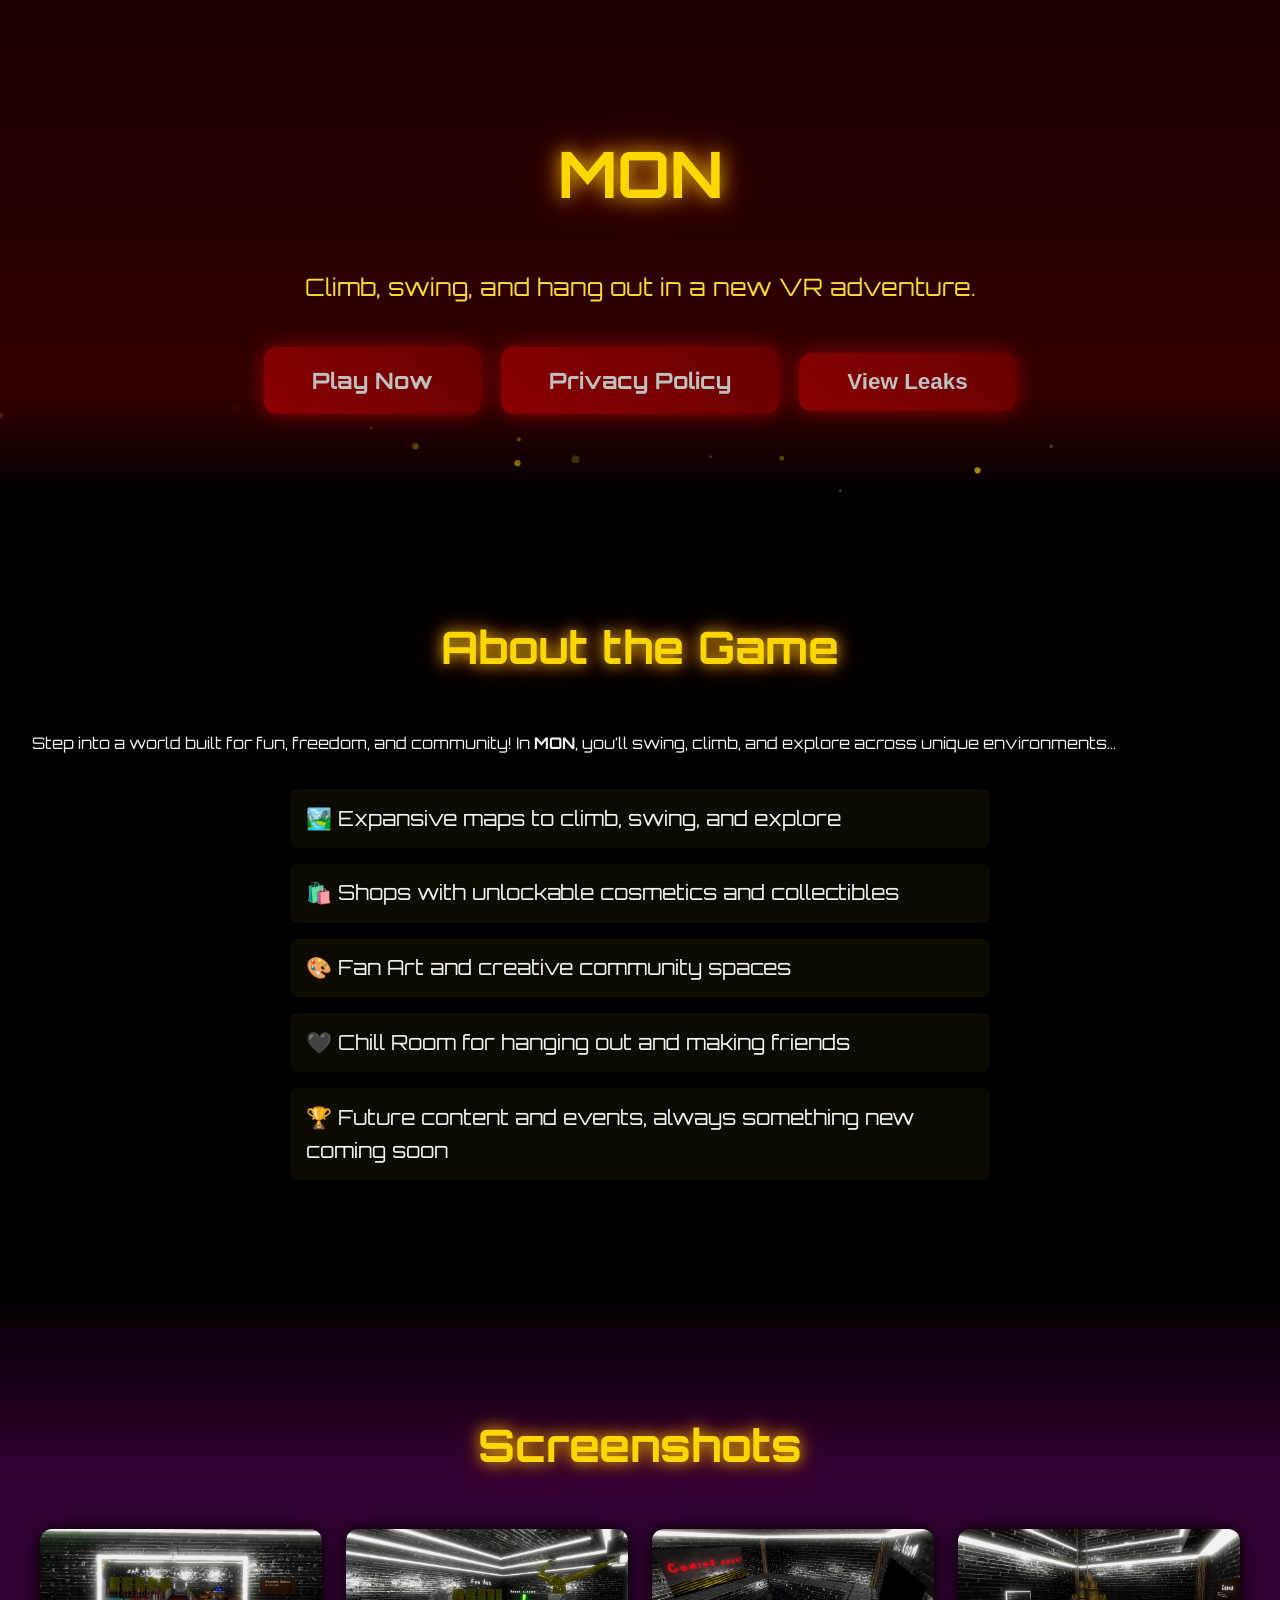
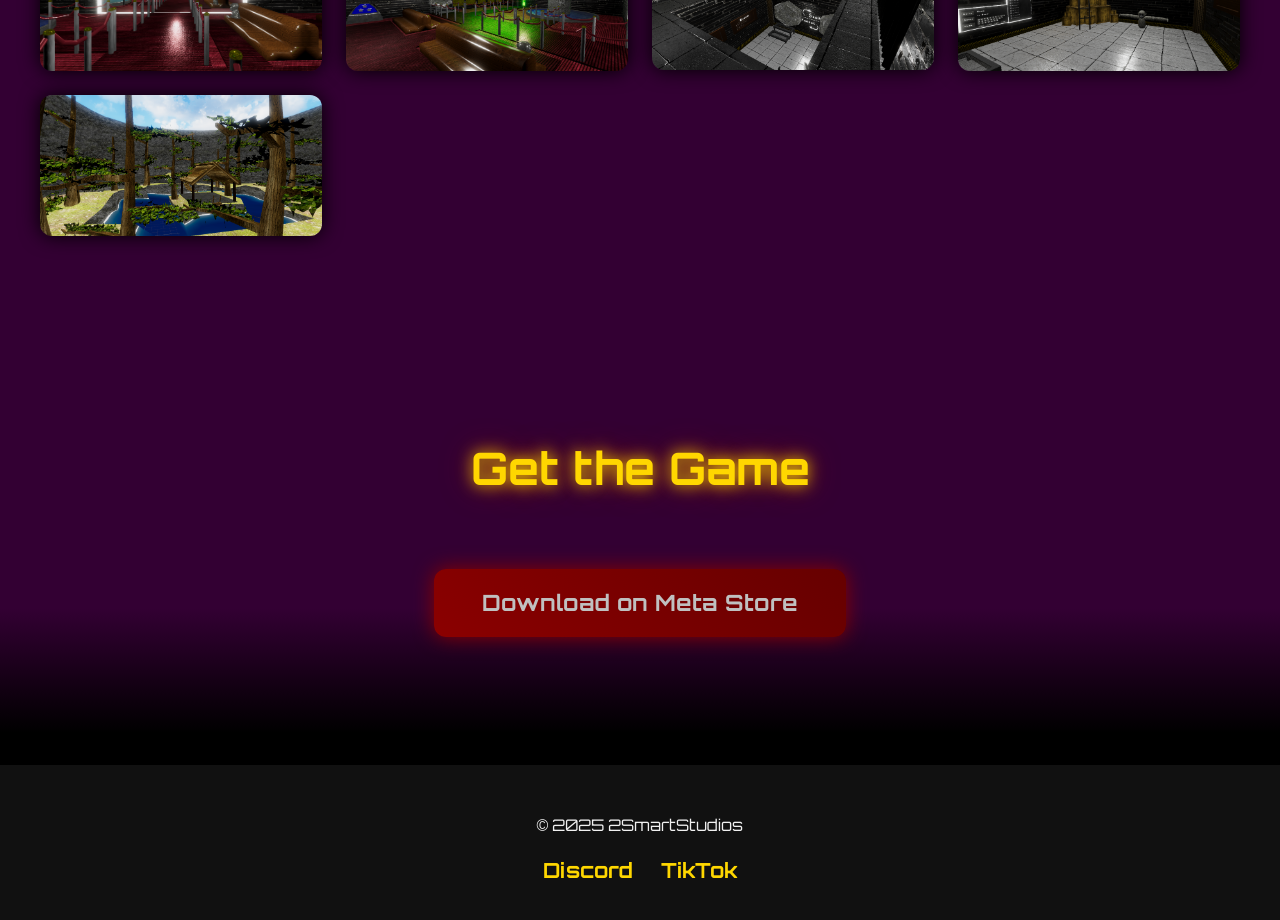
==== index.html @ 561b9740 "Update index.html" ====
<!DOCTYPE html>
<html lang="en">
<head>
  <meta charset="UTF-8" />
  <meta name="viewport" content="width=device-width, initial-scale=1" />
  <title>MON</title>
  <link href="https://fonts.googleapis.com/css2?family=Orbitron:wght@500;700&display=swap" rel="stylesheet">
  <style>
    body {
      margin: 0;
      font-family: 'Orbitron', Arial, sans-serif;
      color: #f1f1f1;
      line-height: 1.6;
      overflow-x: hidden;
      background-color: #000;
    }

    /* Header */
    header {
      text-align: center;
      padding: 5rem 2rem;
      position: relative;
      z-index: 2;
      background: linear-gradient(to bottom, #1a0000 0%, #330000 80%, rgba(26, 0, 0, 0) 100%);
    }

    header h1 {
      font-size: 4rem;
      color: gold;
      text-shadow: 0 0 20px gold, 0 0 40px darkred;
      animation: pulseGlow 2s infinite alternate;
    }

    header p {
      font-size: 1.5rem;
      margin: 1.5rem 0;
      color: #fdd835;
    }

    .cta-btn, .tab-btn {
      display: inline-block;
      margin: 1rem 0.5rem 0;
      padding: 1rem 3rem;
      background: linear-gradient(45deg, darkred, #660000);
      color: silver;
      font-weight: bold;
      text-decoration: none;
      border-radius: 12px;
      font-size: 1.4rem;
      box-shadow: 0 0 20px darkred;
      transition: all 0.3s ease;
      cursor: pointer;
      border: none;
    }

    .cta-btn:hover, .tab-btn:hover {
      background: gold;
      color: black;
      box-shadow: 0 0 30px gold, 0 0 60px #ffcc00;
      transform: scale(1.1);
    }

    section {
      padding: 5rem 2rem;
      position: relative;
      z-index: 2;
      scroll-margin-top: 80px;
    }

    #about { background-color: #000; }
    #gallery { background: linear-gradient(to bottom, rgba(51,0,51,0) 0%, #330033 30%, #330033 100%); }
    #download { background: linear-gradient(to bottom, #330033 0%, #330033 70%, #000 100%); text-align: center; }

    h2 {
      color: gold;
      text-align: center;
      margin-bottom: 3rem;
      font-size: 2.8rem;
      text-shadow: 0 0 15px gold, 0 0 30px darkred;
      animation: pulseGlow 2.5s infinite alternate;
    }

    ul {
      list-style: none;
      padding: 0;
      max-width: 700px;
      margin: 2rem auto;
    }

    ul li {
      margin: 1rem 0;
      font-size: 1.3rem;
      background: rgba(255, 215, 0, 0.05);
      padding: 0.8rem 1rem;
      border-radius: 8px;
      transition: 0.3s;
    }

    ul li:hover {
      background: rgba(255, 215, 0, 0.15);
      transform: translateX(5px);
    }

    .gallery {
      display: grid;
      grid-template-columns: repeat(auto-fit, minmax(250px, 1fr));
      gap: 1.5rem;
      max-width: 1200px;
      margin: 0 auto;
    }

    .gallery img {
      width: 100%;
      border-radius: 12px;
      box-shadow: 0 0 20px #000;
      transition: transform 0.3s, box-shadow 0.3s;
      cursor: pointer;
    }

    .gallery img:hover {
      transform: scale(1.08) rotate(1deg);
      box-shadow: 0 0 30px gold;
    }

    footer {
      text-align: center;
      padding: 2rem;
      background: #111;
      margin-top: 2rem;
      position: relative;
      z-index: 2;
    }

    .social-links a {
      margin: 0 12px;
      color: gold;
      text-decoration: none;
      font-weight: bold;
      font-size: 1.3rem;
      transition: 0.3s;
    }

    .social-links a:hover {
      color: silver;
      text-shadow: 0 0 12px silver;
    }

    @keyframes pulseGlow {
      0% { text-shadow: 0 0 10px gold, 0 0 20px darkred; }
      100% { text-shadow: 0 0 25px gold, 0 0 50px darkred; }
    }

    #particles {
      position: fixed;
      top: 0; left: 0;
      width: 100%; height: 100%;
      z-index: 1;
      pointer-events: none;
    }

    html { scroll-behavior: smooth; }

    /* Side panel for leaks */
    #leaksPanel {
      height: 100%;
      width: 0;
      position: fixed;
      top: 0;
      right: 0;
      background-color: #111;
      overflow-x: hidden;
      transition: 0.5s;
      padding-top: 60px;
      z-index: 20;
      color: #f1f1f1;
    }

    #leaksPanel h2 {
      text-align: center;
      color: gold;
      font-size: 2rem;
      text-shadow: 0 0 12px gold, 0 0 24px darkred;
      margin-bottom: 2rem;
    }

    #leaksPanel .leaksContent {
      display: grid;
      grid-template-columns: repeat(auto-fit, minmax(180px, 1fr));
      gap: 1rem;
      padding: 0 1.5rem;
    }

    #leaksPanel img, #leaksPanel video {
      width: 100%;
      border-radius: 12px;
      box-shadow: 0 0 20px gold;
    }

    #closeLeaks {
      position: absolute;
      top: 20px;
      right: 25px;
      font-size: 3rem;
      cursor: pointer;
      color: gold;
      transition: 0.3s;
    }

    #closeLeaks:hover { color: silver; text-shadow: 0 0 12px silver; }

    @media(max-width:600px) {
      #leaksPanel { width: 100% !important; }
      header h1 { font-size: 3rem; }
      header p { font-size: 1.2rem; }
    }
  </style>
</head>
<body>
  <canvas id="particles"></canvas>

  <header>
    <h1>MON</h1>
    <p>Climb, swing, and hang out in a new VR adventure.</p>
    <a href="#download" class="cta-btn">Play Now</a>
    <a href="https://2smart-dev-debug.github.io/MON-Website/privacypolicy" class="tab-btn" target="_blank" rel="noopener noreferrer">Privacy Policy</a>
    <button class="tab-btn" id="leaksBtn">View Leaks</button>
  </header>

  <!-- Side panel for leaks -->
  <div id="leaksPanel">
    <span id="closeLeaks">&times;</span>
    <h2>Leaks</h2>
    <div class="leaksContent" id="leaksContent"></div>
  </div>

  <section id="about">
    <h2>About the Game</h2>
    <p>Step into a world built for fun, freedom, and community! In <strong>MON</strong>, you’ll swing, climb, and explore across unique environments...</p>
    <ul>
      <li>🏞️ Expansive maps to climb, swing, and explore</li>
      <li>🛍️ Shops with unlockable cosmetics and collectibles</li>
      <li>🎨 Fan Art and creative community spaces</li>
      <li>🖤 Chill Room for hanging out and making friends</li>
      <li>🏆 Future content and events, always something new coming soon</li>
    </ul>
  </section>

  <section id="gallery">
    <h2>Screenshots</h2>
    <div class="gallery" id="screenshot-gallery"></div>
  </section>

  <section id="download">
    <h2>Get the Game</h2>
    <p><a href="YOUR_META_STORE_LINK" class="cta-btn">Download on Meta Store</a></p>
  </section>

  <footer>
    <p>© 2025 2SmartStudios</p>
    <div class="social-links">
      <a href="https://discord.gg/UHVYPmMNzD">Discord</a>
      <a href="https://www.tiktok.com/@2.smart_fr">TikTok</a>
    </div>
  </footer>

  <script>
    // Load screenshots dynamically
    const gallery = document.getElementById("screenshot-gallery");
    const totalScreenshots = 10;
    for (let i = 1; i <= totalScreenshots; i++) {
      const img = document.createElement("img");
      img.src = `screenshot${i}.png`;
      img.alt = `Screenshot ${i}`;
      img.onerror = () => img.remove();
      gallery.appendChild(img);
    }

    // Particle animation
    const canvas = document.getElementById("particles");
    const ctx = canvas.getContext("2d");
    canvas.width = window.innerWidth;
    canvas.height = window.innerHeight;

    const particles = [];
    for (let i = 0; i < 150; i++) {
      particles.push({
        x: Math.random() * canvas.width,
        y: Math.random() * canvas.height,
        size: Math.random() * 3 + 1,
        speed: Math.random() * 1.2 + 0.3,
        opacity: Math.random() * 0.8 + 0.2,
        fade: Math.random() * 0.015 + 0.005,
      });
    }

    function animateParticles() {
      ctx.clearRect(0, 0, canvas.width, canvas.height);
      for (let p of particles) {
        ctx.beginPath();
        ctx.arc(p.x, p.y, p.size, 0, Math.PI * 2);
        ctx.fillStyle = `rgba(255, 215, 0, ${p.opacity})`;
        ctx.fill();

        p.y += p.speed;
        if (p.y > canvas.height) p.y = 0;

        p.opacity += p.fade * (Math.random() > 0.5 ? 1 : -1);
        p.opacity = Math.max(0.2, Math.min(1, p.opacity));
      }
      requestAnimationFrame(animateParticles);
    }
    animateParticles();

    window.addEventListener("resize", () => {
      canvas.width = window.innerWidth;
      canvas.height = window.innerHeight;
    });

    // Leaks side panel
    const leaksBtn = document.getElementById('leaksBtn');
    const leaksPanel = document.getElementById('leaksPanel');
    const closeLeaks = document.getElementById('closeLeaks');
    const leaksContent = document.getElementById('leaksContent');

    // Example leaks array (replace with your own)
    let leaks = [
      // { type: 'image', src: 'leak1.png' },
      // { type: 'image', src: 'leak2.png' },
      // { type: 'video', src: 'leak1.mp4' },
      // { type: 'image', src: 'leak3.png' }
    ];

    function updateLeaks() {
      leaksContent.innerHTML = '';

      if (leaks.length === 0) {
        const message = document.createElement('p');
        message.textContent = 'We are still working!';
        message.style.textAlign = 'center';
        message.style.fontSize = '1.5rem';
        message.style.color = 'gold';
        message.style.marginTop = '2rem';
        leaksContent.appendChild(message);
      } else {
        leaks.forEach(item => {
          let el;
          if(item.type === 'image'){
            el = document.createElement('img');
            el.src = item.src;
          } else if(item.type === 'video'){
            el = document.createElement('video');
            el.src = item.src;
            el.controls = true;
          }
          leaksContent.appendChild(el);
        });
      }
    }

    // Initial render
    updateLeaks();

    leaksBtn.addEventListener('click', () => leaksPanel.style.width = window.innerWidth <= 600 ? '100%' : '400px');
    closeLeaks.addEventListener('click', () => leaksPanel.style.width = '0');

    // Example: dynamically add a leak after 5 seconds
    // setTimeout(() => {
    //   leaks.push({ type: 'image', src: 'leak1.png' });
    //   updateLeaks();
    // }, 5000);
  </script>
</body>
</html>
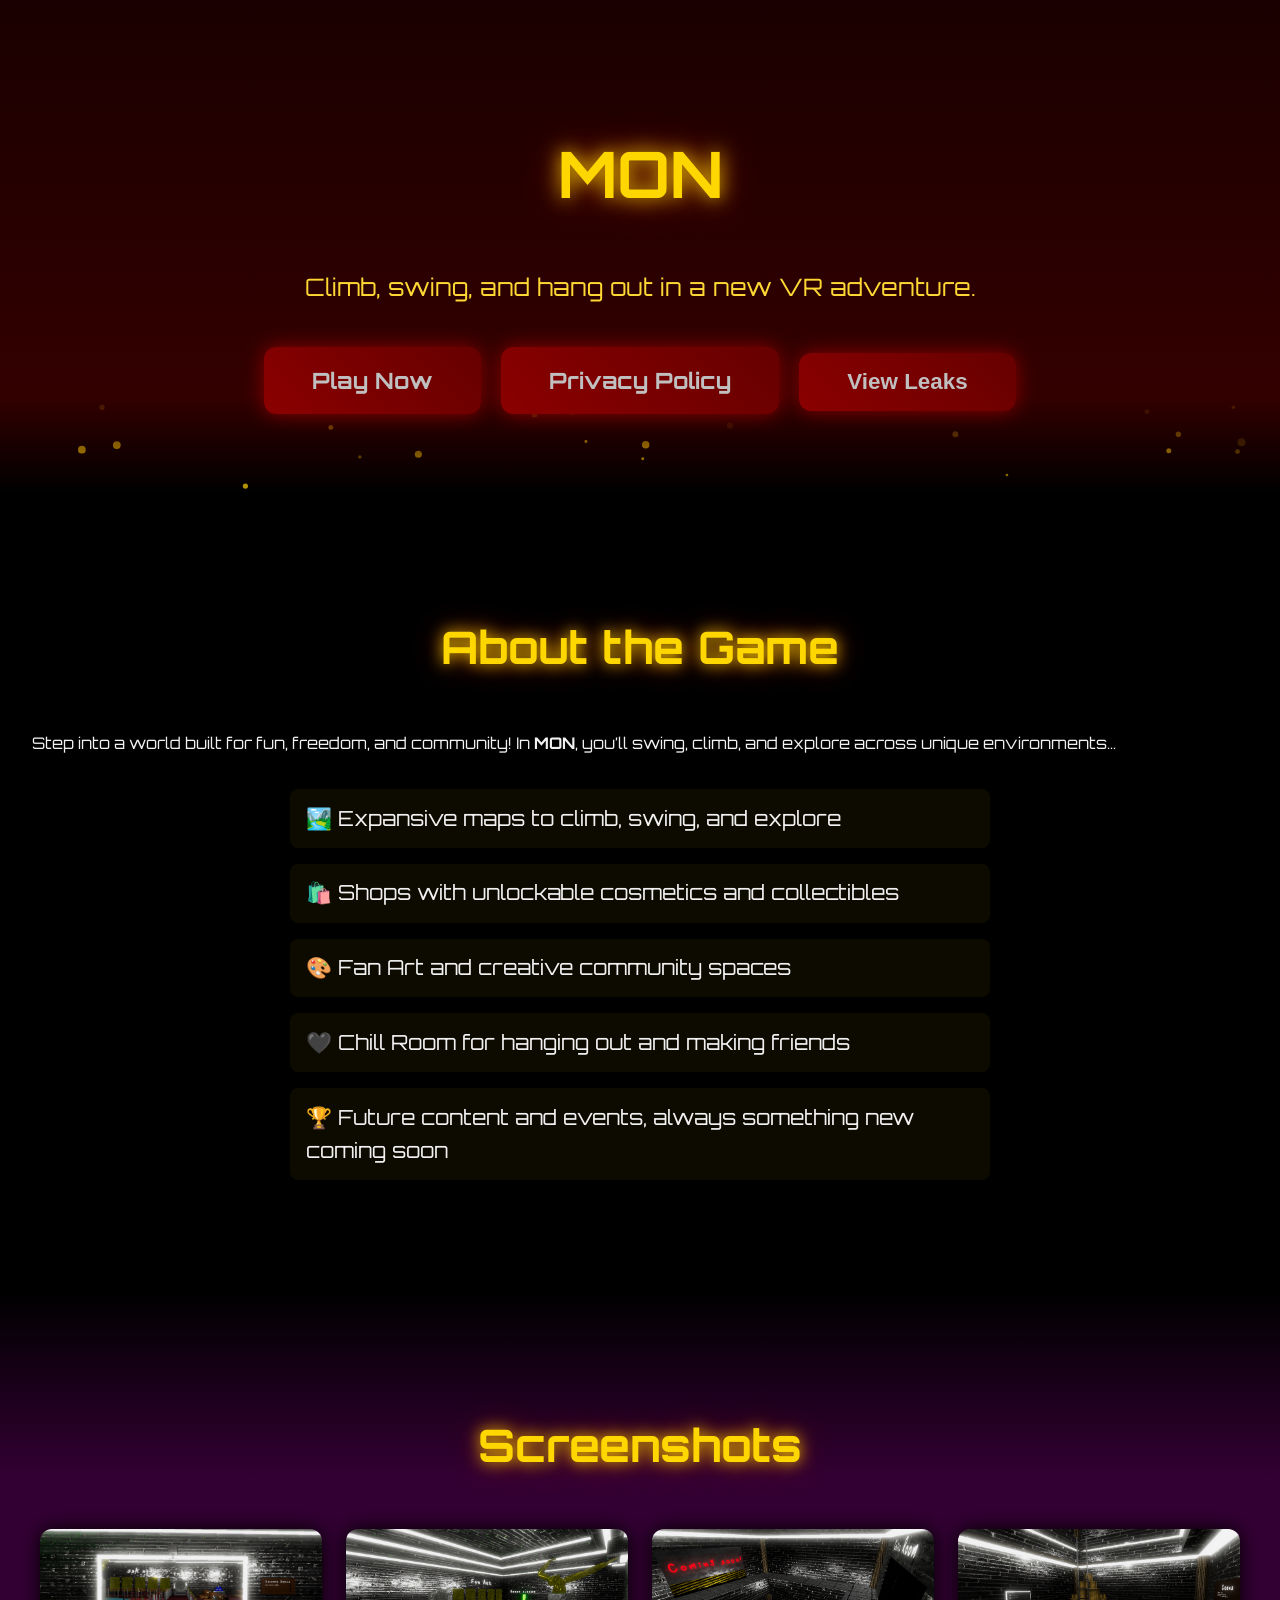
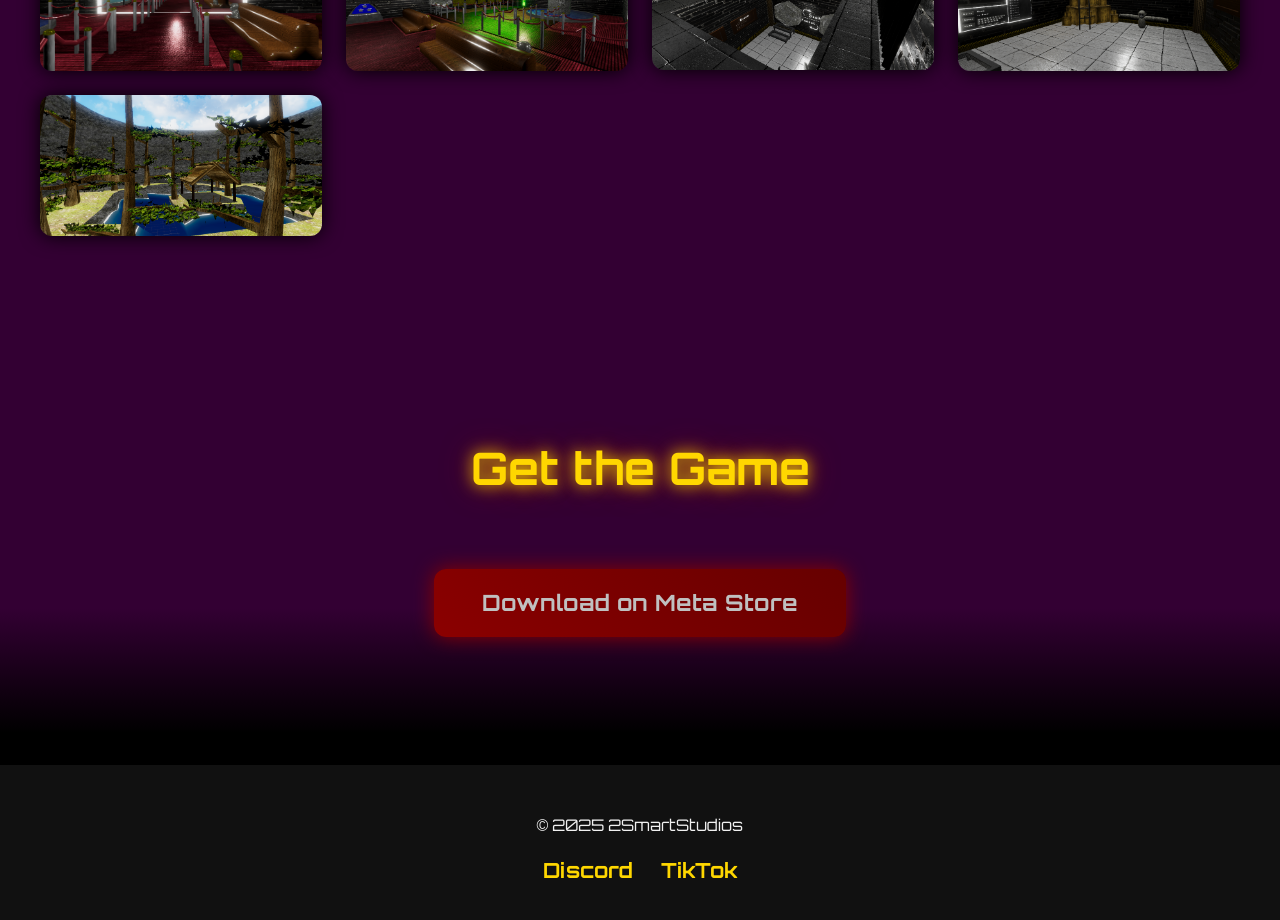
==== commit c46a76c1: "Update index.html" ====
--- a/index.html
+++ b/index.html
@@ -169,10 +169,24 @@
       right: 0;
       background-color: #111;
       overflow-x: hidden;
-      transition: 0.5s;
+      transition: transform 0.5s ease, width 0.5s ease;
+      transform: translateX(100%);
       padding-top: 60px;
       z-index: 20;
       color: #f1f1f1;
+    }
+
+    #leaksPanel.open {
+      width: 400px;
+      transform: translateX(0);
+    }
+
+    @media(max-width:600px) {
+      #leaksPanel.open {
+        width: 100%;
+      }
+      header h1 { font-size: 3rem; }
+      header p { font-size: 1.2rem; }
     }
 
     #leaksPanel h2 {
@@ -208,10 +222,14 @@
 
     #closeLeaks:hover { color: silver; text-shadow: 0 0 12px silver; }
 
-    @media(max-width:600px) {
-      #leaksPanel { width: 100% !important; }
-      header h1 { font-size: 3rem; }
-      header p { font-size: 1.2rem; }
+    /* Overlay */
+    #overlay {
+      position: fixed;
+      top: 0; left: 0;
+      width: 100%; height: 100%;
+      background: rgba(0, 0, 0, 0.6);
+      z-index: 15;
+      display: none;
     }
   </style>
 </head>
@@ -232,6 +250,9 @@
     <h2>Leaks</h2>
     <div class="leaksContent" id="leaksContent"></div>
   </div>
+
+  <!-- Overlay -->
+  <div id="overlay"></div>
 
   <section id="about">
     <h2>About the Game</h2>
@@ -321,18 +342,12 @@
     const leaksPanel = document.getElementById('leaksPanel');
     const closeLeaks = document.getElementById('closeLeaks');
     const leaksContent = document.getElementById('leaksContent');
-
-    // Example leaks array (replace with your own)
-    let leaks = [
-      // { type: 'image', src: 'leak1.png' },
-      // { type: 'image', src: 'leak2.png' },
-      // { type: 'video', src: 'leak1.mp4' },
-      // { type: 'image', src: 'leak3.png' }
-    ];
+    const overlay = document.getElementById('overlay');
+
+    let leaks = []; // Add your leaks here
 
     function updateLeaks() {
       leaksContent.innerHTML = '';
-
       if (leaks.length === 0) {
         const message = document.createElement('p');
         message.textContent = 'We are still working!';
@@ -357,17 +372,20 @@
       }
     }
 
-    // Initial render
     updateLeaks();
 
-    leaksBtn.addEventListener('click', () => leaksPanel.style.width = window.innerWidth <= 600 ? '100%' : '400px');
-    closeLeaks.addEventListener('click', () => leaksPanel.style.width = '0');
-
-    // Example: dynamically add a leak after 5 seconds
-    // setTimeout(() => {
-    //   leaks.push({ type: 'image', src: 'leak1.png' });
-    //   updateLeaks();
-    // }, 5000);
+    leaksBtn.addEventListener('click', () => {
+      leaksPanel.classList.add('open');
+      overlay.style.display = 'block';
+    });
+
+    function closeLeaksPanel() {
+      leaksPanel.classList.remove('open');
+      overlay.style.display = 'none';
+    }
+
+    closeLeaks.addEventListener('click', closeLeaksPanel);
+    overlay.addEventListener('click', closeLeaksPanel);
   </script>
 </body>
 </html>
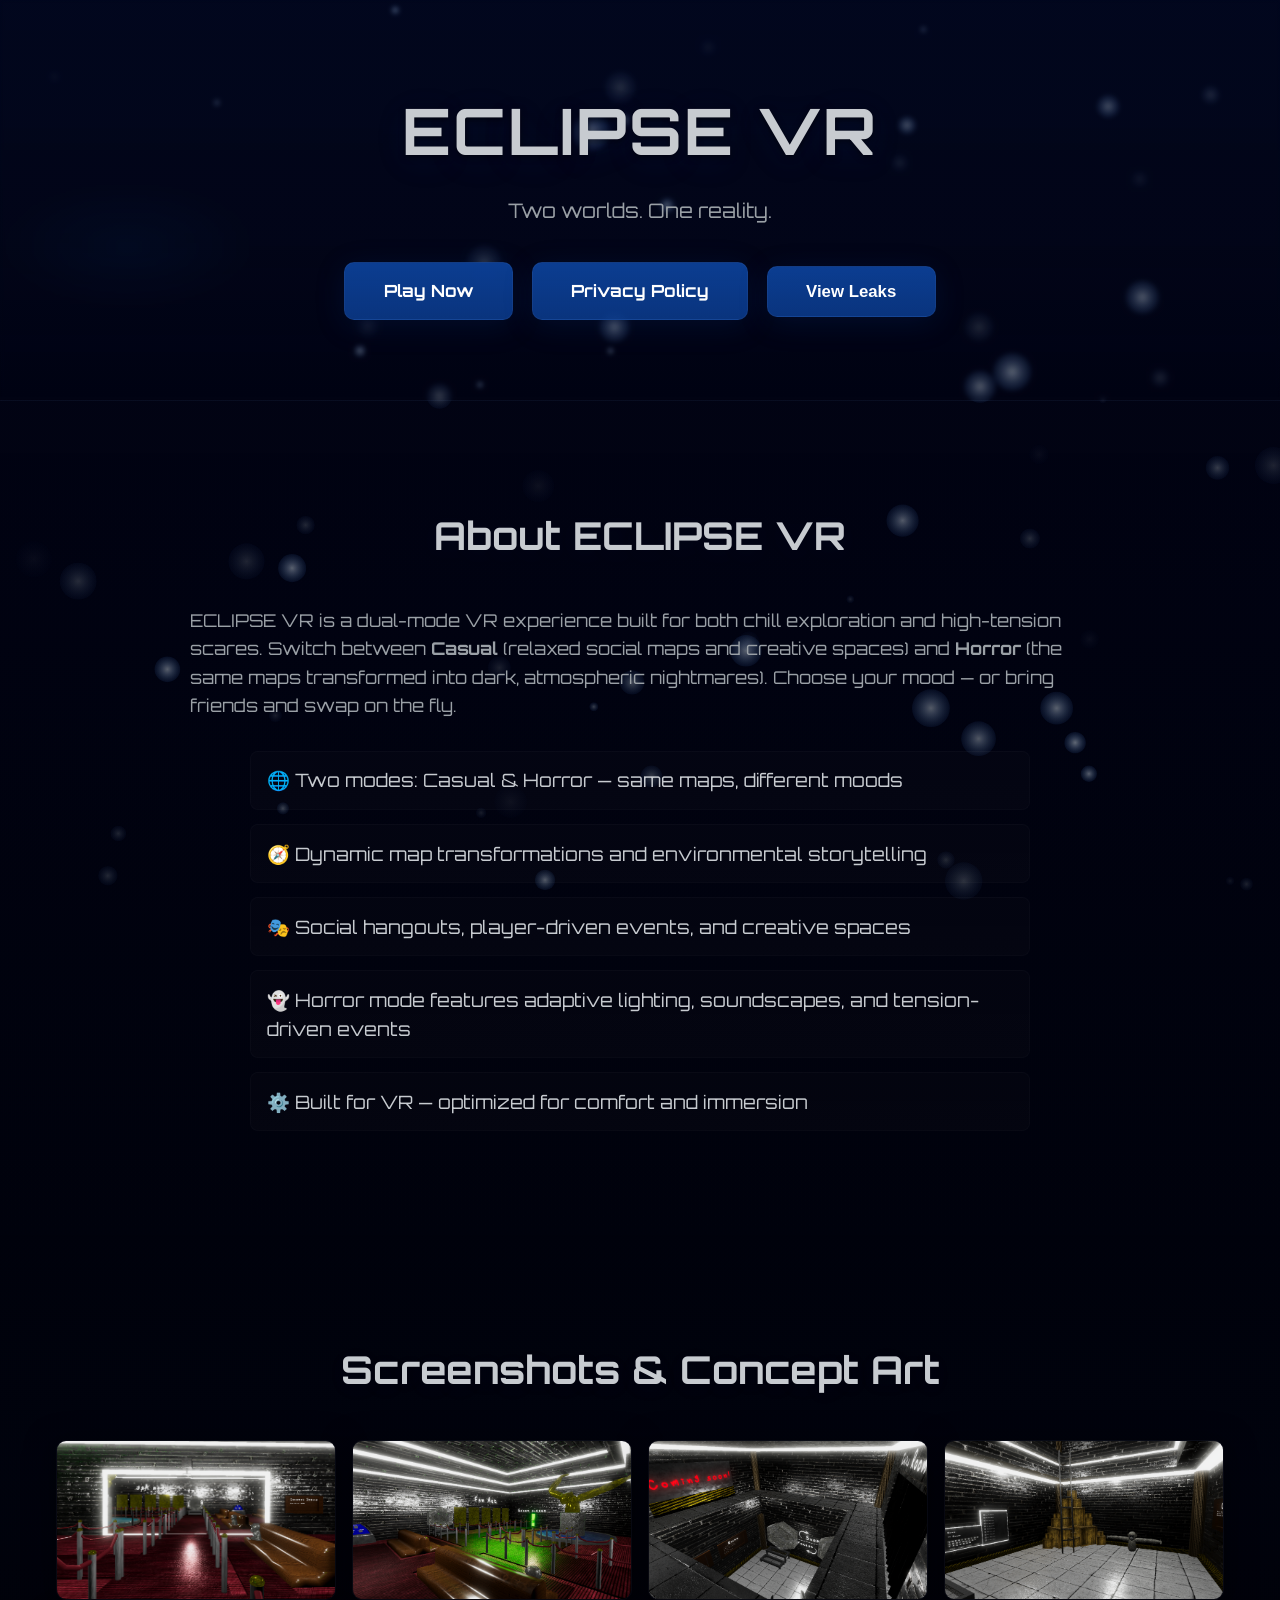
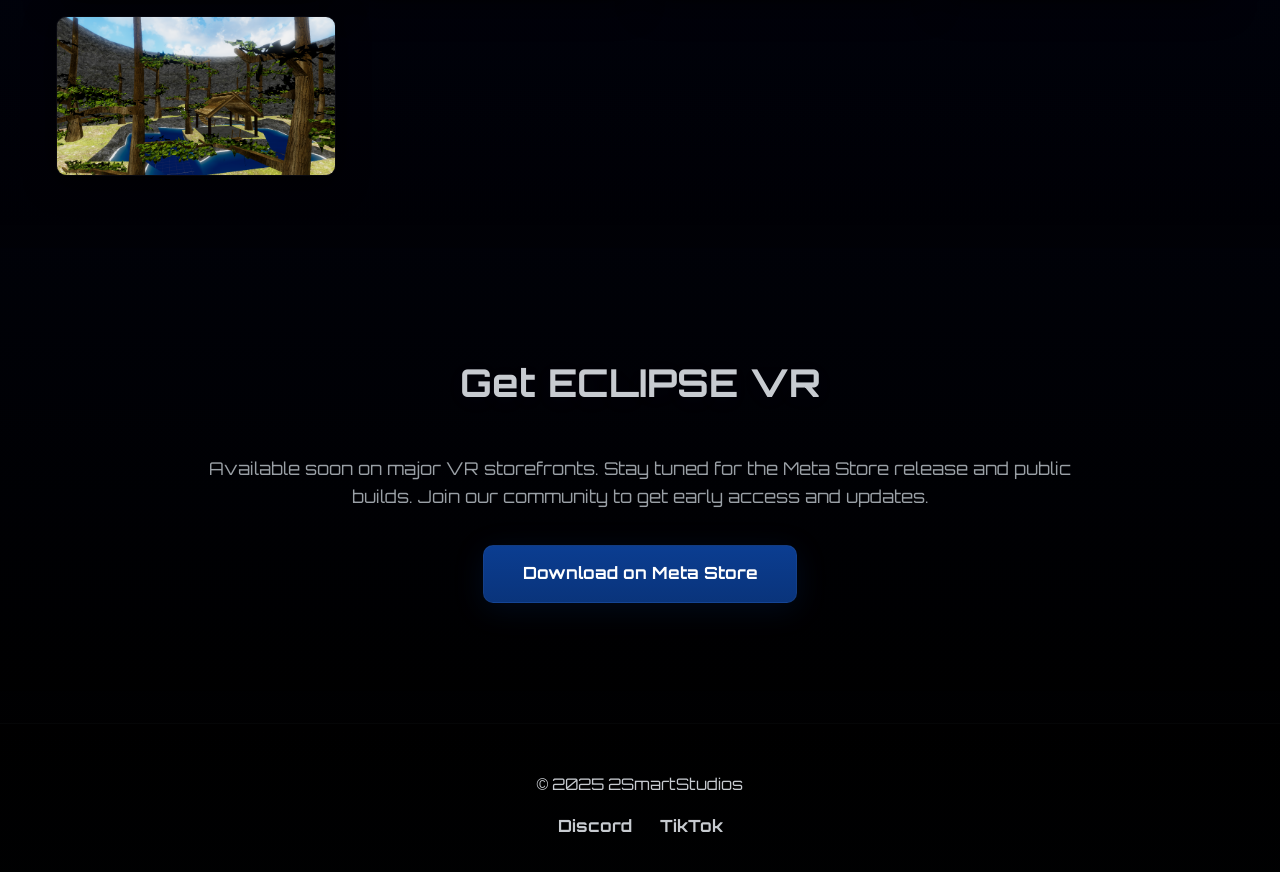
==== commit 4ef1da92: "Update for ECLIPSE VR" ====
--- a/index.html
+++ b/index.html
@@ -3,16 +3,31 @@
 <head>
   <meta charset="UTF-8" />
   <meta name="viewport" content="width=device-width, initial-scale=1" />
-  <title>MON</title>
+  <title>ECLIPSE VR</title>
   <link href="https://fonts.googleapis.com/css2?family=Orbitron:wght@500;700&display=swap" rel="stylesheet">
   <style>
+    :root{
+      --deep-blue: #071733;
+      --mid-blue: #0b3d91;
+      --accent-silver: #c7cbd0;
+      --muted-silver: #9aa0a6;
+      --bg: #020417;
+      --glass: rgba(255,255,255,0.03);
+    }
+
+    html { scroll-behavior: smooth; }
+
+    * { box-sizing: border-box; }
+
     body {
       margin: 0;
       font-family: 'Orbitron', Arial, sans-serif;
-      color: #f1f1f1;
+      color: var(--accent-silver);
       line-height: 1.6;
       overflow-x: hidden;
-      background-color: #000;
+      background: radial-gradient(1200px 600px at 10% 10%, rgba(11,61,145,0.08), transparent 10%),
+                  linear-gradient(180deg, var(--bg) 0%, #000 100%);
+      min-height: 100vh;
     }
 
     /* Header */
@@ -21,135 +36,146 @@
       padding: 5rem 2rem;
       position: relative;
       z-index: 2;
-      background: linear-gradient(to bottom, #1a0000 0%, #330000 80%, rgba(26, 0, 0, 0) 100%);
+      background: linear-gradient(180deg, rgba(11,61,145,0.06) 0%, rgba(7,23,51,0.12) 60%, transparent 100%);
+      border-bottom: 1px solid rgba(255,255,255,0.03);
+      backdrop-filter: blur(2px);
     }
 
     header h1 {
       font-size: 4rem;
-      color: gold;
-      text-shadow: 0 0 20px gold, 0 0 40px darkred;
-      animation: pulseGlow 2s infinite alternate;
-    }
-
-    header p {
-      font-size: 1.5rem;
-      margin: 1.5rem 0;
-      color: #fdd835;
+      color: var(--accent-silver);
+      letter-spacing: 2px;
+      text-shadow: 0 6px 30px rgba(11,61,145,0.15), 0 2px 6px rgba(0,0,0,0.6);
+      margin: 0;
+      display: inline-block;
+    }
+
+    header p.tagline {
+      font-size: 1.25rem;
+      margin: 0.8rem 0 1.6rem;
+      color: var(--muted-silver);
     }
 
     .cta-btn, .tab-btn {
       display: inline-block;
-      margin: 1rem 0.5rem 0;
-      padding: 1rem 3rem;
-      background: linear-gradient(45deg, darkred, #660000);
-      color: silver;
-      font-weight: bold;
+      margin: 0.6rem 0.45rem 0;
+      padding: 0.9rem 2.4rem;
+      background: linear-gradient(180deg, var(--mid-blue), rgba(11,61,145,0.85));
+      color: white;
+      font-weight: 700;
       text-decoration: none;
-      border-radius: 12px;
-      font-size: 1.4rem;
-      box-shadow: 0 0 20px darkred;
-      transition: all 0.3s ease;
+      border-radius: 10px;
+      font-size: 1.05rem;
+      box-shadow: 0 6px 30px rgba(11,61,145,0.18);
+      transition: all 0.22s ease;
       cursor: pointer;
-      border: none;
+      border: 1px solid rgba(255,255,255,0.04);
     }
 
     .cta-btn:hover, .tab-btn:hover {
-      background: gold;
-      color: black;
-      box-shadow: 0 0 30px gold, 0 0 60px #ffcc00;
-      transform: scale(1.1);
+      transform: translateY(-3px) scale(1.02);
+      box-shadow: 0 10px 48px rgba(11,61,145,0.28), 0 0 40px rgba(7,61,145,0.08);
     }
 
     section {
-      padding: 5rem 2rem;
+      padding: 4.5rem 2rem;
       position: relative;
       z-index: 2;
       scroll-margin-top: 80px;
     }
 
-    #about { background-color: #000; }
-    #gallery { background: linear-gradient(to bottom, rgba(51,0,51,0) 0%, #330033 30%, #330033 100%); }
-    #download { background: linear-gradient(to bottom, #330033 0%, #330033 70%, #000 100%); text-align: center; }
+    #about { background: linear-gradient(180deg, transparent 0%, rgba(7,23,51,0.03) 100%); }
+    #gallery { background: linear-gradient(180deg, rgba(7,23,51,0.02) 0%, rgba(11,61,145,0.03) 40%, transparent 100%); }
+    #download { background: linear-gradient(180deg, rgba(11,61,145,0.02) 0%, rgba(0,0,0,0.02) 100%); text-align: center; }
 
     h2 {
-      color: gold;
+      color: var(--accent-silver);
       text-align: center;
-      margin-bottom: 3rem;
-      font-size: 2.8rem;
-      text-shadow: 0 0 15px gold, 0 0 30px darkred;
-      animation: pulseGlow 2.5s infinite alternate;
+      margin-bottom: 2.5rem;
+      font-size: 2.4rem;
+      text-shadow: 0 4px 20px rgba(11,61,145,0.06);
+    }
+
+    .lead {
+      max-width: 900px;
+      margin: 0.5rem auto 1.6rem;
+      color: var(--muted-silver);
+      font-size: 1.1rem;
     }
 
     ul {
       list-style: none;
       padding: 0;
-      max-width: 700px;
+      max-width: 780px;
       margin: 2rem auto;
     }
 
     ul li {
-      margin: 1rem 0;
-      font-size: 1.3rem;
-      background: rgba(255, 215, 0, 0.05);
-      padding: 0.8rem 1rem;
+      margin: 0.9rem 0;
+      font-size: 1.15rem;
+      background: linear-gradient(180deg, rgba(255,255,255,0.01), rgba(255,255,255,0.015));
+      padding: 0.85rem 1rem;
       border-radius: 8px;
-      transition: 0.3s;
+      transition: transform 0.2s ease, box-shadow 0.2s ease;
+      border: 1px solid rgba(255,255,255,0.02);
+      color: var(--accent-silver);
     }
 
     ul li:hover {
-      background: rgba(255, 215, 0, 0.15);
-      transform: translateX(5px);
+      transform: translateX(6px);
+      box-shadow: 0 8px 30px rgba(11,61,145,0.06);
     }
 
     .gallery {
       display: grid;
-      grid-template-columns: repeat(auto-fit, minmax(250px, 1fr));
-      gap: 1.5rem;
+      grid-template-columns: repeat(auto-fit, minmax(240px, 1fr));
+      gap: 1rem;
       max-width: 1200px;
       margin: 0 auto;
+      padding: 0 1rem;
     }
 
     .gallery img {
       width: 100%;
-      border-radius: 12px;
-      box-shadow: 0 0 20px #000;
-      transition: transform 0.3s, box-shadow 0.3s;
+      height: 160px;
+      object-fit: cover;
+      border-radius: 10px;
+      box-shadow: 0 6px 30px rgba(0,0,0,0.6);
+      transition: transform 0.25s, box-shadow 0.25s;
       cursor: pointer;
+      border: 1px solid rgba(255,255,255,0.03);
     }
 
     .gallery img:hover {
-      transform: scale(1.08) rotate(1deg);
-      box-shadow: 0 0 30px gold;
+      transform: scale(1.04);
+      box-shadow: 0 10px 40px rgba(11,61,145,0.18);
     }
 
     footer {
       text-align: center;
       padding: 2rem;
-      background: #111;
+      background: linear-gradient(180deg, rgba(0,0,0,0.04), rgba(7,23,51,0.03));
       margin-top: 2rem;
       position: relative;
       z-index: 2;
+      border-top: 1px solid rgba(255,255,255,0.02);
     }
 
     .social-links a {
       margin: 0 12px;
-      color: gold;
+      color: var(--accent-silver);
       text-decoration: none;
-      font-weight: bold;
-      font-size: 1.3rem;
-      transition: 0.3s;
+      font-weight: 700;
+      font-size: 1.05rem;
+      transition: 0.2s;
     }
 
     .social-links a:hover {
-      color: silver;
-      text-shadow: 0 0 12px silver;
-    }
-
-    @keyframes pulseGlow {
-      0% { text-shadow: 0 0 10px gold, 0 0 20px darkred; }
-      100% { text-shadow: 0 0 25px gold, 0 0 50px darkred; }
-    }
-
+      color: white;
+      text-shadow: 0 6px 20px rgba(11,61,145,0.14);
+    }
+
+    /* Particles / faint orbs */
     #particles {
       position: fixed;
       top: 0; left: 0;
@@ -157,8 +183,6 @@
       z-index: 1;
       pointer-events: none;
     }
-
-    html { scroll-behavior: smooth; }
 
     /* Side panel for leaks */
     #leaksPanel {
@@ -167,69 +191,68 @@
       position: fixed;
       top: 0;
       right: 0;
-      background-color: #111;
+      background: linear-gradient(180deg, rgba(7,23,51,0.98), rgba(2,4,23,0.98));
       overflow-x: hidden;
-      transition: transform 0.5s ease, width 0.5s ease;
+      transition: transform 0.45s ease, width 0.45s ease;
       transform: translateX(100%);
       padding-top: 60px;
       z-index: 20;
-      color: #f1f1f1;
+      color: var(--accent-silver);
+      border-left: 1px solid rgba(255,255,255,0.02);
     }
 
     #leaksPanel.open {
-      width: 400px;
+      width: 420px;
       transform: translateX(0);
-    }
-
-    @media(max-width:600px) {
-      #leaksPanel.open {
-        width: 100%;
-      }
-      header h1 { font-size: 3rem; }
-      header p { font-size: 1.2rem; }
-    }
-
-    #leaksPanel h2 {
-      text-align: center;
-      color: gold;
-      font-size: 2rem;
-      text-shadow: 0 0 12px gold, 0 0 24px darkred;
-      margin-bottom: 2rem;
-    }
-
-    #leaksPanel .leaksContent {
-      display: grid;
-      grid-template-columns: repeat(auto-fit, minmax(180px, 1fr));
-      gap: 1rem;
-      padding: 0 1.5rem;
-    }
-
-    #leaksPanel img, #leaksPanel video {
-      width: 100%;
-      border-radius: 12px;
-      box-shadow: 0 0 20px gold;
     }
 
     #closeLeaks {
       position: absolute;
       top: 20px;
       right: 25px;
-      font-size: 3rem;
+      font-size: 2.4rem;
       cursor: pointer;
-      color: gold;
-      transition: 0.3s;
-    }
-
-    #closeLeaks:hover { color: silver; text-shadow: 0 0 12px silver; }
+      color: var(--accent-silver);
+      transition: 0.2s;
+    }
+
+    #closeLeaks:hover { color: white; transform: scale(1.05); }
+
+    #leaksPanel h2 {
+      text-align: center;
+      color: var(--accent-silver);
+      font-size: 1.6rem;
+      margin-bottom: 1.25rem;
+    }
+
+    #leaksPanel .leaksContent {
+      display: grid;
+      grid-template-columns: 1fr;
+      gap: 0.9rem;
+      padding: 0 1.25rem;
+    }
+
+    #leaksPanel img, #leaksPanel video {
+      width: 100%;
+      border-radius: 10px;
+      box-shadow: 0 8px 36px rgba(11,61,145,0.16);
+    }
 
     /* Overlay */
     #overlay {
       position: fixed;
       top: 0; left: 0;
       width: 100%; height: 100%;
-      background: rgba(0, 0, 0, 0.6);
+      background: rgba(0, 6, 20, 0.6);
       z-index: 15;
       display: none;
+    }
+
+    @media(max-width:600px) {
+      header h1 { font-size: 2.6rem; }
+      header p.tagline { font-size: 1rem; }
+      #leaksPanel.open { width: 100%; }
+      .gallery img { height: 140px; }
     }
   </style>
 </head>
@@ -237,8 +260,8 @@
   <canvas id="particles"></canvas>
 
   <header>
-    <h1>MON</h1>
-    <p>Climb, swing, and hang out in a new VR adventure.</p>
+    <h1>ECLIPSE VR</h1>
+    <p class="tagline">Two worlds. One reality.</p>
     <a href="#download" class="cta-btn">Play Now</a>
     <a href="https://2smart-dev-debug.github.io/MON-Website/privacypolicy" class="tab-btn" target="_blank" rel="noopener noreferrer">Privacy Policy</a>
     <button class="tab-btn" id="leaksBtn">View Leaks</button>
@@ -247,7 +270,7 @@
   <!-- Side panel for leaks -->
   <div id="leaksPanel">
     <span id="closeLeaks">&times;</span>
-    <h2>Leaks</h2>
+    <h2>Leaks & Previews</h2>
     <div class="leaksContent" id="leaksContent"></div>
   </div>
 
@@ -255,106 +278,125 @@
   <div id="overlay"></div>
 
   <section id="about">
-    <h2>About the Game</h2>
-    <p>Step into a world built for fun, freedom, and community! In <strong>MON</strong>, you’ll swing, climb, and explore across unique environments...</p>
+    <h2>About ECLIPSE VR</h2>
+    <p class="lead">ECLIPSE VR is a dual-mode VR experience built for both chill exploration and high-tension scares. Switch between <strong>Casual</strong> (relaxed social maps and creative spaces) and <strong>Horror</strong> (the same maps transformed into dark, atmospheric nightmares). Choose your mood — or bring friends and swap on the fly.</p>
     <ul>
-      <li>🏞️ Expansive maps to climb, swing, and explore</li>
-      <li>🛍️ Shops with unlockable cosmetics and collectibles</li>
-      <li>🎨 Fan Art and creative community spaces</li>
-      <li>🖤 Chill Room for hanging out and making friends</li>
-      <li>🏆 Future content and events, always something new coming soon</li>
+      <li>🌐 Two modes: Casual & Horror — same maps, different moods</li>
+      <li>🧭 Dynamic map transformations and environmental storytelling</li>
+      <li>🎭 Social hangouts, player-driven events, and creative spaces</li>
+      <li>👻 Horror mode features adaptive lighting, soundscapes, and tension-driven events</li>
+      <li>⚙️ Built for VR — optimized for comfort and immersion</li>
     </ul>
   </section>
 
   <section id="gallery">
-    <h2>Screenshots</h2>
+    <h2>Screenshots & Concept Art</h2>
     <div class="gallery" id="screenshot-gallery"></div>
   </section>
 
   <section id="download">
-    <h2>Get the Game</h2>
+    <h2>Get ECLIPSE VR</h2>
+    <p class="lead">Available soon on major VR storefronts. Stay tuned for the Meta Store release and public builds. Join our community to get early access and updates.</p>
     <p><a href="YOUR_META_STORE_LINK" class="cta-btn">Download on Meta Store</a></p>
   </section>
 
   <footer>
     <p>© 2025 2SmartStudios</p>
     <div class="social-links">
-      <a href="https://discord.gg/UHVYPmMNzD">Discord</a>
-      <a href="https://www.tiktok.com/@2.smart_fr">TikTok</a>
+      <a href="https://discord.gg/UHVYPmMNzD" target="_blank" rel="noopener noreferrer">Discord</a>
+      <a href="https://www.tiktok.com/@2.smart_fr" target="_blank" rel="noopener noreferrer">TikTok</a>
     </div>
   </footer>
 
   <script>
-    // Load screenshots dynamically
+    /* -------------------------
+       Dynamic gallery thumbnails
+       ------------------------- */
     const gallery = document.getElementById("screenshot-gallery");
     const totalScreenshots = 10;
     for (let i = 1; i <= totalScreenshots; i++) {
       const img = document.createElement("img");
       img.src = `screenshot${i}.png`;
-      img.alt = `Screenshot ${i}`;
+      img.alt = `ECLIPSE VR Screenshot ${i}`;
       img.onerror = () => img.remove();
       gallery.appendChild(img);
     }
 
-    // Particle animation
+    /* -------------------------
+       Faint particle/orb animation
+       ------------------------- */
     const canvas = document.getElementById("particles");
     const ctx = canvas.getContext("2d");
-    canvas.width = window.innerWidth;
-    canvas.height = window.innerHeight;
-
-    const particles = [];
-    for (let i = 0; i < 150; i++) {
-      particles.push({
+    function resizeCanvas(){
+      canvas.width = window.innerWidth;
+      canvas.height = window.innerHeight;
+    }
+    resizeCanvas();
+
+    const orbs = [];
+    const ORB_COUNT = Math.max(60, Math.floor(window.innerWidth / 20));
+
+    for (let i = 0; i < ORB_COUNT; i++) {
+      orbs.push({
         x: Math.random() * canvas.width,
         y: Math.random() * canvas.height,
-        size: Math.random() * 3 + 1,
-        speed: Math.random() * 1.2 + 0.3,
-        opacity: Math.random() * 0.8 + 0.2,
-        fade: Math.random() * 0.015 + 0.005,
+        r: Math.random() * 2.6 + 0.6,
+        vx: (Math.random() - 0.5) * 0.25,
+        vy: (Math.random() * 0.4) + 0.05,
+        alpha: Math.random() * 0.5 + 0.05
       });
     }
 
-    function animateParticles() {
+    function drawOrbs() {
       ctx.clearRect(0, 0, canvas.width, canvas.height);
-      for (let p of particles) {
+      for (let o of orbs) {
         ctx.beginPath();
-        ctx.arc(p.x, p.y, p.size, 0, Math.PI * 2);
-        ctx.fillStyle = `rgba(255, 215, 0, ${p.opacity})`;
+        const grd = ctx.createRadialGradient(o.x, o.y, 0, o.x, o.y, o.r * 8);
+        grd.addColorStop(0, `rgba(179,192,204, ${o.alpha})`); // silver-ish
+        grd.addColorStop(1, `rgba(11,61,145, 0)`);
+        ctx.fillStyle = grd;
+        ctx.arc(o.x, o.y, o.r * 6, 0, Math.PI * 2);
         ctx.fill();
 
-        p.y += p.speed;
-        if (p.y > canvas.height) p.y = 0;
-
-        p.opacity += p.fade * (Math.random() > 0.5 ? 1 : -1);
-        p.opacity = Math.max(0.2, Math.min(1, p.opacity));
+        o.x += o.vx;
+        o.y += o.vy;
+        if (o.y > canvas.height + 30) o.y = -40;
+        if (o.x > canvas.width + 30) o.x = -40;
+        if (o.x < -30) o.x = canvas.width + 30;
       }
-      requestAnimationFrame(animateParticles);
-    }
-    animateParticles();
+      requestAnimationFrame(drawOrbs);
+    }
+    drawOrbs();
 
     window.addEventListener("resize", () => {
-      canvas.width = window.innerWidth;
-      canvas.height = window.innerHeight;
+      resizeCanvas();
     });
 
-    // Leaks side panel
+    /* -------------------------
+       Leaks side panel logic
+       ------------------------- */
     const leaksBtn = document.getElementById('leaksBtn');
     const leaksPanel = document.getElementById('leaksPanel');
     const closeLeaks = document.getElementById('closeLeaks');
     const leaksContent = document.getElementById('leaksContent');
     const overlay = document.getElementById('overlay');
 
-    let leaks = []; // Add your leaks here
+    // Add leaks/previews here as objects { type: 'image'|'video', src: 'path' }
+    let leaks = [
+      // Example entries (commented out) - remove comments and update sources when ready:
+      // { type: 'image', src: 'leak1.png' },
+      // { type: 'video', src: 'preview1.mp4' }
+    ];
 
     function updateLeaks() {
       leaksContent.innerHTML = '';
       if (leaks.length === 0) {
         const message = document.createElement('p');
-        message.textContent = 'We are still working!';
+        message.textContent = 'No previews yet — development in progress.';
         message.style.textAlign = 'center';
-        message.style.fontSize = '1.5rem';
-        message.style.color = 'gold';
-        message.style.marginTop = '2rem';
+        message.style.fontSize = '1rem';
+        message.style.color = 'var(--muted-silver)';
+        message.style.margin = '2rem 0';
         leaksContent.appendChild(message);
       } else {
         leaks.forEach(item => {
@@ -362,10 +404,12 @@
           if(item.type === 'image'){
             el = document.createElement('img');
             el.src = item.src;
+            el.alt = 'Leak image';
           } else if(item.type === 'video'){
             el = document.createElement('video');
             el.src = item.src;
             el.controls = true;
+            el.playsInline = true;
           }
           leaksContent.appendChild(el);
         });
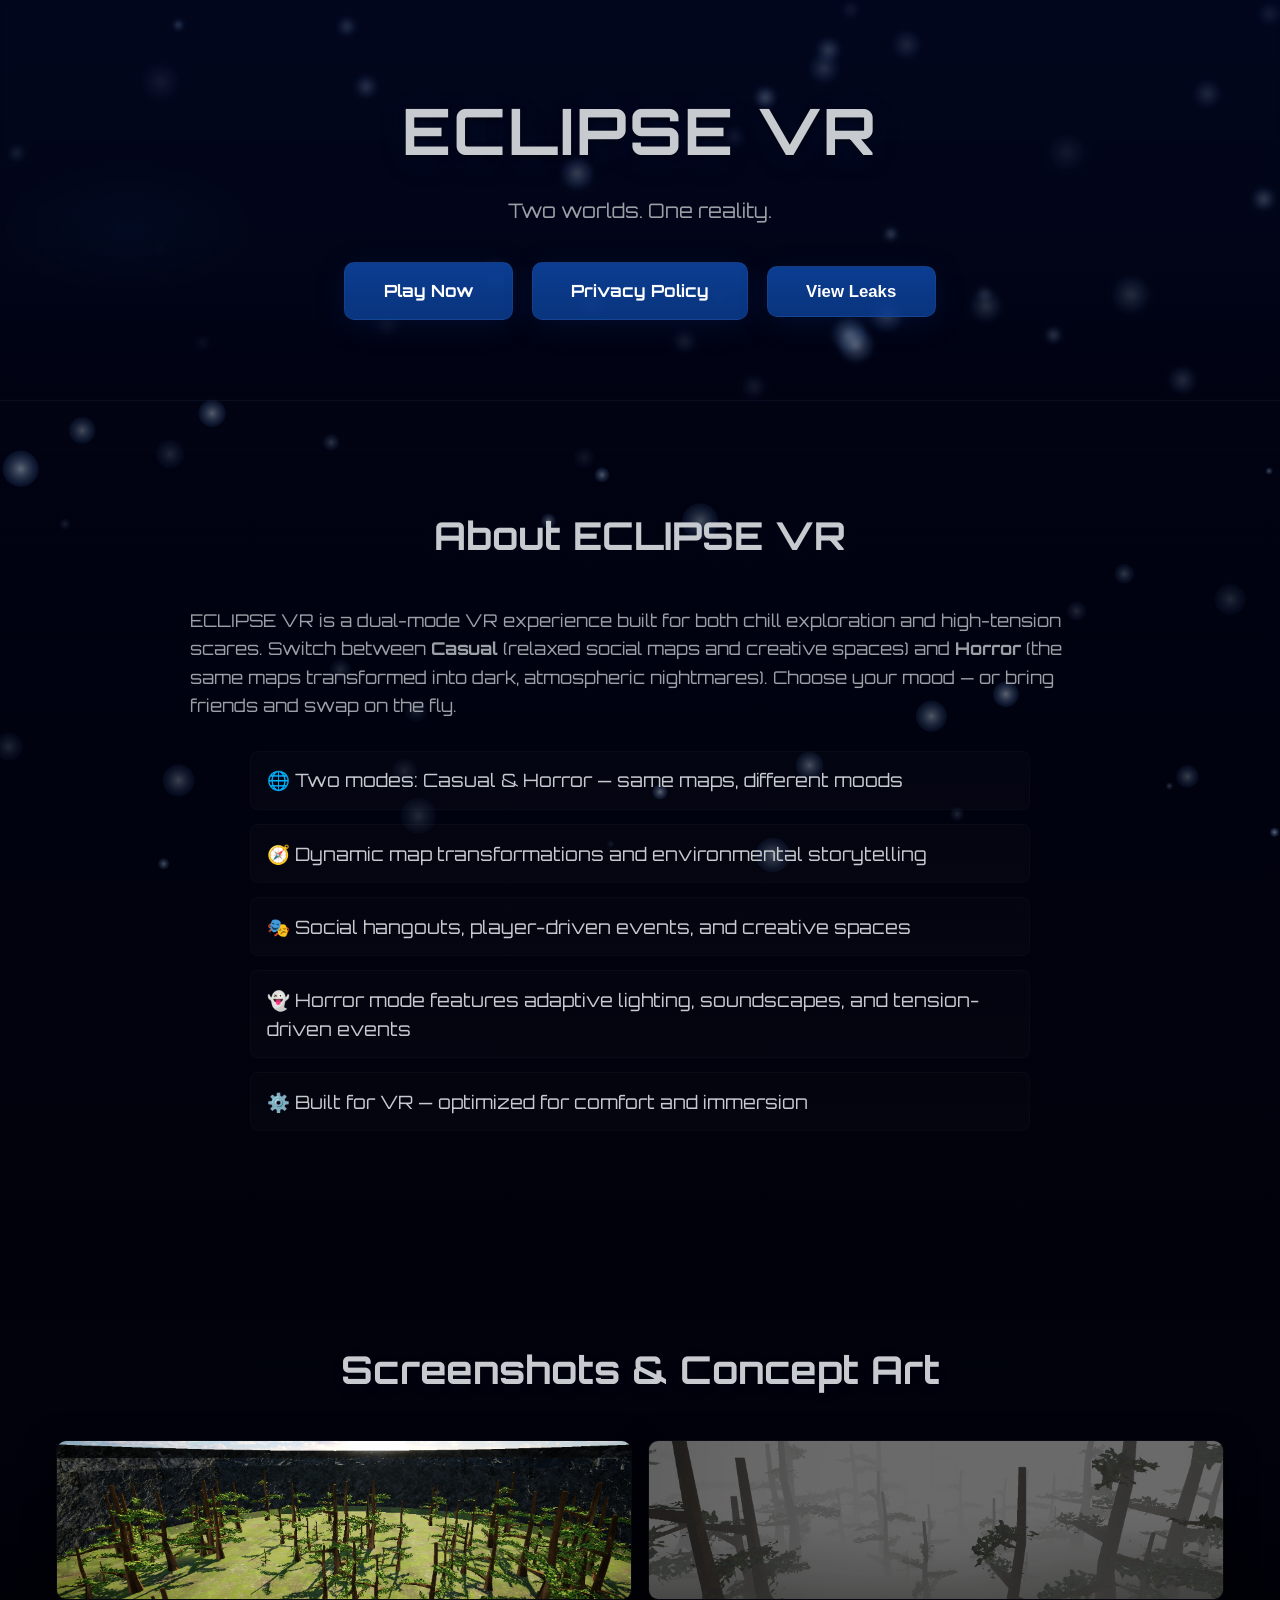
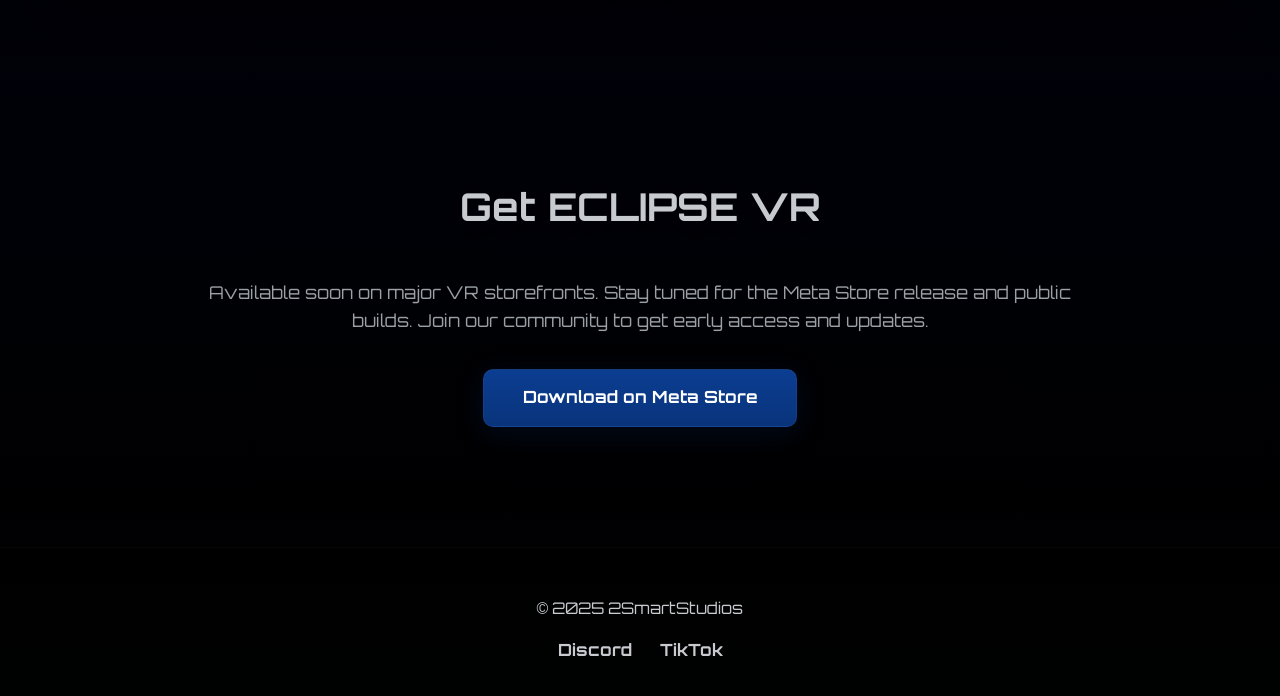
==== commit 91c40172: "Update index.html" ====
--- a/index.html
+++ b/index.html
@@ -303,7 +303,7 @@
   <footer>
     <p>© 2025 2SmartStudios</p>
     <div class="social-links">
-      <a href="https://discord.gg/UHVYPmMNzD" target="_blank" rel="noopener noreferrer">Discord</a>
+      <a href="https://discord.gg/xqSesKFpVM" target="_blank" rel="noopener noreferrer">Discord</a>
       <a href="https://www.tiktok.com/@2.smart_fr" target="_blank" rel="noopener noreferrer">TikTok</a>
     </div>
   </footer>
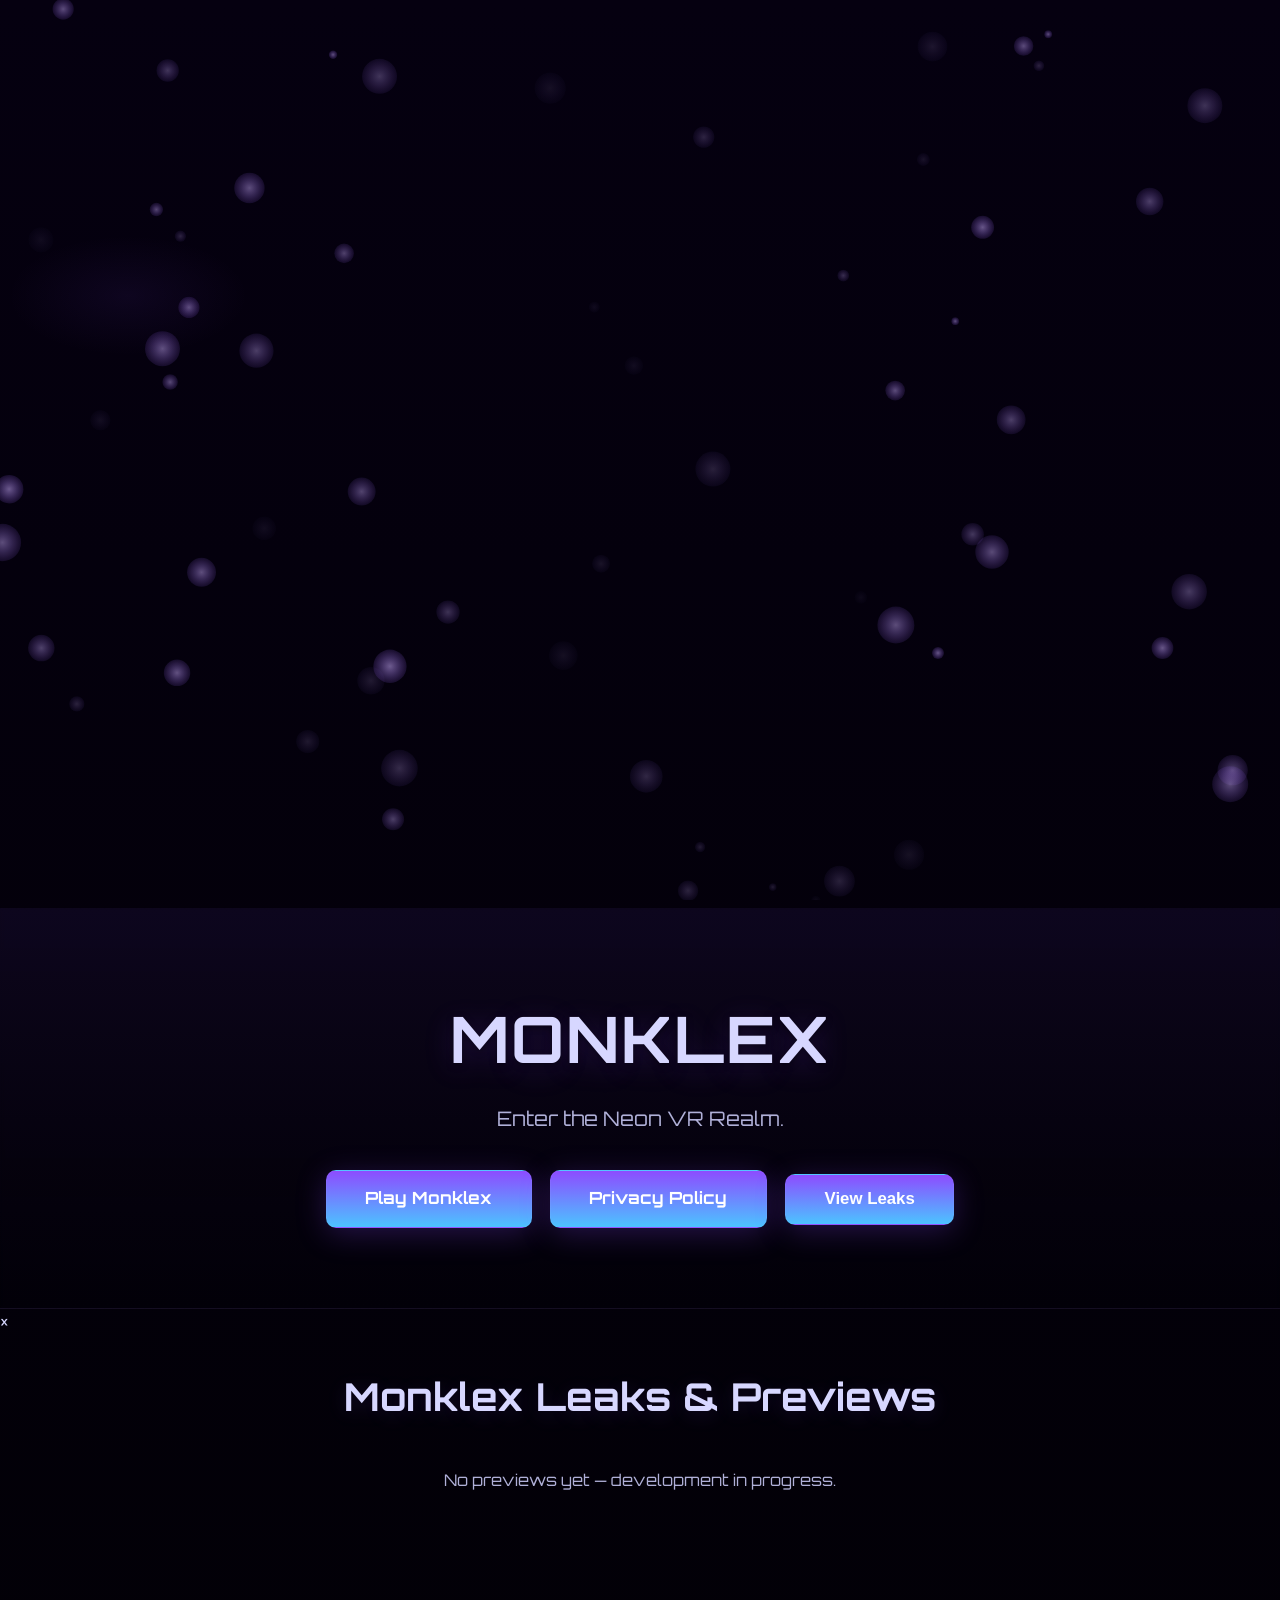
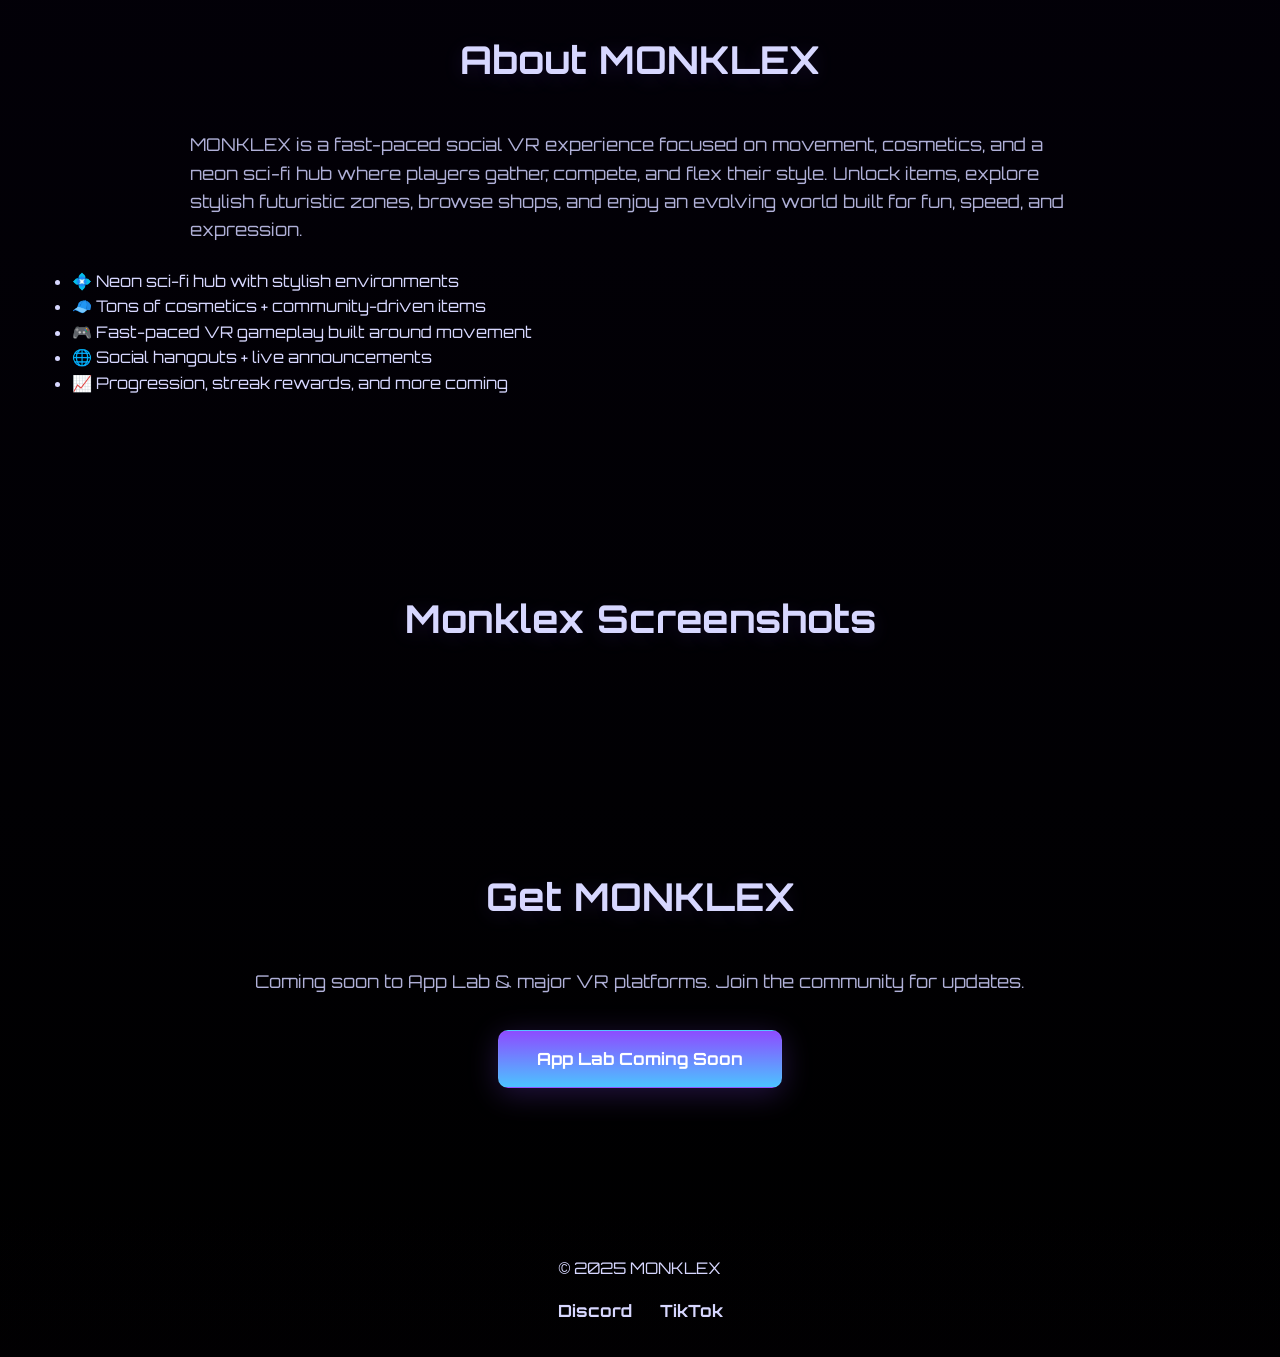
==== commit 7fbca7d1: "Update index.html" ====
--- a/index.html
+++ b/index.html
@@ -3,20 +3,25 @@
 <head>
   <meta charset="UTF-8" />
   <meta name="viewport" content="width=device-width, initial-scale=1" />
-  <title>ECLIPSE VR</title>
+  <title>MONKLEX</title>
+
   <link href="https://fonts.googleapis.com/css2?family=Orbitron:wght@500;700&display=swap" rel="stylesheet">
+
   <style>
     :root{
-      --deep-blue: #071733;
-      --mid-blue: #0b3d91;
-      --accent-silver: #c7cbd0;
-      --muted-silver: #9aa0a6;
-      --bg: #020417;
+      --deep-blue: #0a0020;
+      --mid-blue: #4cc3ff;
+      --accent-silver: #d7d7ff;
+      --muted-silver: #b0b0d8;
+      --bg: #050010;
       --glass: rgba(255,255,255,0.03);
+
+      /* NEW MONKLEX COLORS */
+      --monklex-purple: #8d4cff;
+      --monklex-blue: #4cc3ff;
     }
 
     html { scroll-behavior: smooth; }
-
     * { box-sizing: border-box; }
 
     body {
@@ -25,7 +30,7 @@
       color: var(--accent-silver);
       line-height: 1.6;
       overflow-x: hidden;
-      background: radial-gradient(1200px 600px at 10% 10%, rgba(11,61,145,0.08), transparent 10%),
+      background: radial-gradient(1200px 600px at 10% 10%, rgba(140,76,255,0.07), transparent 10%),
                   linear-gradient(180deg, var(--bg) 0%, #000 100%);
       min-height: 100vh;
     }
@@ -36,7 +41,7 @@
       padding: 5rem 2rem;
       position: relative;
       z-index: 2;
-      background: linear-gradient(180deg, rgba(11,61,145,0.06) 0%, rgba(7,23,51,0.12) 60%, transparent 100%);
+      background: linear-gradient(180deg, rgba(140,76,255,0.08) 0%, rgba(20,10,40,0.16) 60%, transparent 100%);
       border-bottom: 1px solid rgba(255,255,255,0.03);
       backdrop-filter: blur(2px);
     }
@@ -45,7 +50,7 @@
       font-size: 4rem;
       color: var(--accent-silver);
       letter-spacing: 2px;
-      text-shadow: 0 6px 30px rgba(11,61,145,0.15), 0 2px 6px rgba(0,0,0,0.6);
+      text-shadow: 0 6px 30px rgba(140,76,255,0.2), 0 2px 6px rgba(0,0,0,0.6);
       margin: 0;
       display: inline-block;
     }
@@ -56,17 +61,18 @@
       color: var(--muted-silver);
     }
 
+    /* Buttons */
     .cta-btn, .tab-btn {
       display: inline-block;
       margin: 0.6rem 0.45rem 0;
       padding: 0.9rem 2.4rem;
-      background: linear-gradient(180deg, var(--mid-blue), rgba(11,61,145,0.85));
+      background: linear-gradient(180deg, var(--monklex-purple), var(--monklex-blue));
       color: white;
       font-weight: 700;
       text-decoration: none;
       border-radius: 10px;
       font-size: 1.05rem;
-      box-shadow: 0 6px 30px rgba(11,61,145,0.18);
+      box-shadow: 0 6px 30px rgba(140,76,255,0.25);
       transition: all 0.22s ease;
       cursor: pointer;
       border: 1px solid rgba(255,255,255,0.04);
@@ -74,7 +80,7 @@
 
     .cta-btn:hover, .tab-btn:hover {
       transform: translateY(-3px) scale(1.02);
-      box-shadow: 0 10px 48px rgba(11,61,145,0.28), 0 0 40px rgba(7,61,145,0.08);
+      box-shadow: 0 10px 40px rgba(140,76,255,0.35), 0 0 40px rgba(76,195,255,0.25);
     }
 
     section {
@@ -84,16 +90,12 @@
       scroll-margin-top: 80px;
     }
 
-    #about { background: linear-gradient(180deg, transparent 0%, rgba(7,23,51,0.03) 100%); }
-    #gallery { background: linear-gradient(180deg, rgba(7,23,51,0.02) 0%, rgba(11,61,145,0.03) 40%, transparent 100%); }
-    #download { background: linear-gradient(180deg, rgba(11,61,145,0.02) 0%, rgba(0,0,0,0.02) 100%); text-align: center; }
-
     h2 {
       color: var(--accent-silver);
       text-align: center;
       margin-bottom: 2.5rem;
       font-size: 2.4rem;
-      text-shadow: 0 4px 20px rgba(11,61,145,0.06);
+      text-shadow: 0 4px 20px rgba(140,76,255,0.14);
     }
 
     .lead {
@@ -103,29 +105,7 @@
       font-size: 1.1rem;
     }
 
-    ul {
-      list-style: none;
-      padding: 0;
-      max-width: 780px;
-      margin: 2rem auto;
-    }
-
-    ul li {
-      margin: 0.9rem 0;
-      font-size: 1.15rem;
-      background: linear-gradient(180deg, rgba(255,255,255,0.01), rgba(255,255,255,0.015));
-      padding: 0.85rem 1rem;
-      border-radius: 8px;
-      transition: transform 0.2s ease, box-shadow 0.2s ease;
-      border: 1px solid rgba(255,255,255,0.02);
-      color: var(--accent-silver);
-    }
-
-    ul li:hover {
-      transform: translateX(6px);
-      box-shadow: 0 8px 30px rgba(11,61,145,0.06);
-    }
-
+    /* Gallery */
     .gallery {
       display: grid;
       grid-template-columns: repeat(auto-fit, minmax(240px, 1fr));
@@ -143,22 +123,19 @@
       box-shadow: 0 6px 30px rgba(0,0,0,0.6);
       transition: transform 0.25s, box-shadow 0.25s;
       cursor: pointer;
-      border: 1px solid rgba(255,255,255,0.03);
+      border: 1px solid rgba(255,255,255,0.05);
     }
 
     .gallery img:hover {
       transform: scale(1.04);
-      box-shadow: 0 10px 40px rgba(11,61,145,0.18);
+      box-shadow: 0 10px 40px rgba(140,76,255,0.25);
     }
 
     footer {
       text-align: center;
       padding: 2rem;
-      background: linear-gradient(180deg, rgba(0,0,0,0.04), rgba(7,23,51,0.03));
       margin-top: 2rem;
-      position: relative;
-      z-index: 2;
-      border-top: 1px solid rgba(255,255,255,0.02);
+      background: linear-gradient(180deg, rgba(0,0,0,0.04), rgba(30,10,50,0.04));
     }
 
     .social-links a {
@@ -167,166 +144,90 @@
       text-decoration: none;
       font-weight: 700;
       font-size: 1.05rem;
-      transition: 0.2s;
     }
 
     .social-links a:hover {
       color: white;
-      text-shadow: 0 6px 20px rgba(11,61,145,0.14);
-    }
-
-    /* Particles / faint orbs */
-    #particles {
-      position: fixed;
-      top: 0; left: 0;
-      width: 100%; height: 100%;
-      z-index: 1;
-      pointer-events: none;
-    }
-
-    /* Side panel for leaks */
-    #leaksPanel {
-      height: 100%;
-      width: 0;
-      position: fixed;
-      top: 0;
-      right: 0;
-      background: linear-gradient(180deg, rgba(7,23,51,0.98), rgba(2,4,23,0.98));
-      overflow-x: hidden;
-      transition: transform 0.45s ease, width 0.45s ease;
-      transform: translateX(100%);
-      padding-top: 60px;
-      z-index: 20;
-      color: var(--accent-silver);
-      border-left: 1px solid rgba(255,255,255,0.02);
-    }
-
-    #leaksPanel.open {
-      width: 420px;
-      transform: translateX(0);
-    }
-
-    #closeLeaks {
-      position: absolute;
-      top: 20px;
-      right: 25px;
-      font-size: 2.4rem;
-      cursor: pointer;
-      color: var(--accent-silver);
-      transition: 0.2s;
-    }
-
-    #closeLeaks:hover { color: white; transform: scale(1.05); }
-
-    #leaksPanel h2 {
-      text-align: center;
-      color: var(--accent-silver);
-      font-size: 1.6rem;
-      margin-bottom: 1.25rem;
-    }
-
-    #leaksPanel .leaksContent {
-      display: grid;
-      grid-template-columns: 1fr;
-      gap: 0.9rem;
-      padding: 0 1.25rem;
-    }
-
-    #leaksPanel img, #leaksPanel video {
-      width: 100%;
-      border-radius: 10px;
-      box-shadow: 0 8px 36px rgba(11,61,145,0.16);
-    }
-
-    /* Overlay */
-    #overlay {
-      position: fixed;
-      top: 0; left: 0;
-      width: 100%; height: 100%;
-      background: rgba(0, 6, 20, 0.6);
-      z-index: 15;
-      display: none;
-    }
-
-    @media(max-width:600px) {
-      header h1 { font-size: 2.6rem; }
-      header p.tagline { font-size: 1rem; }
-      #leaksPanel.open { width: 100%; }
-      .gallery img { height: 140px; }
+      text-shadow: 0 6px 20px rgba(140,76,255,0.3);
     }
   </style>
 </head>
+
 <body>
+
   <canvas id="particles"></canvas>
 
   <header>
-    <h1>ECLIPSE VR</h1>
-    <p class="tagline">Two worlds. One reality.</p>
-    <a href="#download" class="cta-btn">Play Now</a>
-    <a href="https://2smart-dev-debug.github.io/MON-Website/privacypolicy" class="tab-btn" target="_blank" rel="noopener noreferrer">Privacy Policy</a>
+    <h1>MONKLEX</h1>
+    <p class="tagline">Enter the Neon VR Realm.</p>
+    <a href="#download" class="cta-btn">Play Monklex</a>
+    <a href="https://2smart-dev-debug.github.io/MON-Website/privacypolicy" class="tab-btn" target="_blank">Privacy Policy</a>
     <button class="tab-btn" id="leaksBtn">View Leaks</button>
   </header>
 
-  <!-- Side panel for leaks -->
+  <!-- Side Panel -->
   <div id="leaksPanel">
     <span id="closeLeaks">&times;</span>
-    <h2>Leaks & Previews</h2>
+    <h2>Monklex Leaks & Previews</h2>
     <div class="leaksContent" id="leaksContent"></div>
   </div>
 
-  <!-- Overlay -->
   <div id="overlay"></div>
 
+  <!-- ABOUT -->
   <section id="about">
-    <h2>About ECLIPSE VR</h2>
-    <p class="lead">ECLIPSE VR is a dual-mode VR experience built for both chill exploration and high-tension scares. Switch between <strong>Casual</strong> (relaxed social maps and creative spaces) and <strong>Horror</strong> (the same maps transformed into dark, atmospheric nightmares). Choose your mood — or bring friends and swap on the fly.</p>
+    <h2>About MONKLEX</h2>
+    <p class="lead">
+      MONKLEX is a fast-paced social VR experience focused on movement, cosmetics, and a neon sci-fi hub where players gather, compete, and flex their style.  
+      Unlock items, explore stylish futuristic zones, browse shops, and enjoy an evolving world built for fun, speed, and expression.
+    </p>
     <ul>
-      <li>🌐 Two modes: Casual & Horror — same maps, different moods</li>
-      <li>🧭 Dynamic map transformations and environmental storytelling</li>
-      <li>🎭 Social hangouts, player-driven events, and creative spaces</li>
-      <li>👻 Horror mode features adaptive lighting, soundscapes, and tension-driven events</li>
-      <li>⚙️ Built for VR — optimized for comfort and immersion</li>
+      <li>💠 Neon sci-fi hub with stylish environments</li>
+      <li>🧢 Tons of cosmetics + community-driven items</li>
+      <li>🎮 Fast-paced VR gameplay built around movement</li>
+      <li>🌐 Social hangouts + live announcements</li>
+      <li>📈 Progression, streak rewards, and more coming</li>
     </ul>
   </section>
 
+  <!-- GALLERY -->
   <section id="gallery">
-    <h2>Screenshots & Concept Art</h2>
+    <h2>Monklex Screenshots</h2>
     <div class="gallery" id="screenshot-gallery"></div>
   </section>
 
-  <section id="download">
-    <h2>Get ECLIPSE VR</h2>
-    <p class="lead">Available soon on major VR storefronts. Stay tuned for the Meta Store release and public builds. Join our community to get early access and updates.</p>
-    <p><a href="YOUR_META_STORE_LINK" class="cta-btn">Download on Meta Store</a></p>
+  <!-- DOWNLOAD -->
+  <section id="download" style="text-align:center;">
+    <h2>Get MONKLEX</h2>
+    <p class="lead">Coming soon to App Lab & major VR platforms. Join the community for updates.</p>
+    <p><a href="#" class="cta-btn">App Lab Coming Soon</a></p>
   </section>
 
   <footer>
-    <p>© 2025 2SmartStudios</p>
+    <p>© 2025 MONKLEX</p>
     <div class="social-links">
-      <a href="https://discord.gg/xqSesKFpVM" target="_blank" rel="noopener noreferrer">Discord</a>
-      <a href="https://www.tiktok.com/@2.smart_fr" target="_blank" rel="noopener noreferrer">TikTok</a>
+      <a href="https://discord.gg/xqSesKFpVM" target="_blank">Discord</a>
+      <a href="https://www.tiktok.com/@2.smart_fr" target="_blank">TikTok</a>
     </div>
   </footer>
 
   <script>
-    /* -------------------------
-       Dynamic gallery thumbnails
-       ------------------------- */
+    /* GALLERY LOADER */
     const gallery = document.getElementById("screenshot-gallery");
     const totalScreenshots = 10;
+
     for (let i = 1; i <= totalScreenshots; i++) {
       const img = document.createElement("img");
-      img.src = `screenshot${i}.png`;
-      img.alt = `ECLIPSE VR Screenshot ${i}`;
+      img.src = `monklex${i}.png`;
+      img.alt = `Monklex Screenshot ${i}`;
       img.onerror = () => img.remove();
       gallery.appendChild(img);
     }
 
-    /* -------------------------
-       Faint particle/orb animation
-       ------------------------- */
+    /* PARTICLES (unchanged) */
     const canvas = document.getElementById("particles");
     const ctx = canvas.getContext("2d");
+
     function resizeCanvas(){
       canvas.width = window.innerWidth;
       canvas.height = window.innerHeight;
@@ -352,14 +253,15 @@
       for (let o of orbs) {
         ctx.beginPath();
         const grd = ctx.createRadialGradient(o.x, o.y, 0, o.x, o.y, o.r * 8);
-        grd.addColorStop(0, `rgba(179,192,204, ${o.alpha})`); // silver-ish
-        grd.addColorStop(1, `rgba(11,61,145, 0)`);
+        grd.addColorStop(0, `rgba(200,170,255, ${o.alpha})`);
+        grd.addColorStop(1, `rgba(140,76,255, 0)`);
         ctx.fillStyle = grd;
         ctx.arc(o.x, o.y, o.r * 6, 0, Math.PI * 2);
         ctx.fill();
 
         o.x += o.vx;
         o.y += o.vy;
+
         if (o.y > canvas.height + 30) o.y = -40;
         if (o.x > canvas.width + 30) o.x = -40;
         if (o.x < -30) o.x = canvas.width + 30;
@@ -368,25 +270,16 @@
     }
     drawOrbs();
 
-    window.addEventListener("resize", () => {
-      resizeCanvas();
-    });
-
-    /* -------------------------
-       Leaks side panel logic
-       ------------------------- */
+    window.addEventListener("resize", resizeCanvas);
+
+    /* LEAKS PANEL */
     const leaksBtn = document.getElementById('leaksBtn');
     const leaksPanel = document.getElementById('leaksPanel');
     const closeLeaks = document.getElementById('closeLeaks');
     const leaksContent = document.getElementById('leaksContent');
     const overlay = document.getElementById('overlay');
 
-    // Add leaks/previews here as objects { type: 'image'|'video', src: 'path' }
-    let leaks = [
-      // Example entries (commented out) - remove comments and update sources when ready:
-      // { type: 'image', src: 'leak1.png' },
-      // { type: 'video', src: 'preview1.mp4' }
-    ];
+    let leaks = [];
 
     function updateLeaks() {
       leaksContent.innerHTML = '';
@@ -398,21 +291,6 @@
         message.style.color = 'var(--muted-silver)';
         message.style.margin = '2rem 0';
         leaksContent.appendChild(message);
-      } else {
-        leaks.forEach(item => {
-          let el;
-          if(item.type === 'image'){
-            el = document.createElement('img');
-            el.src = item.src;
-            el.alt = 'Leak image';
-          } else if(item.type === 'video'){
-            el = document.createElement('video');
-            el.src = item.src;
-            el.controls = true;
-            el.playsInline = true;
-          }
-          leaksContent.appendChild(el);
-        });
       }
     }
 
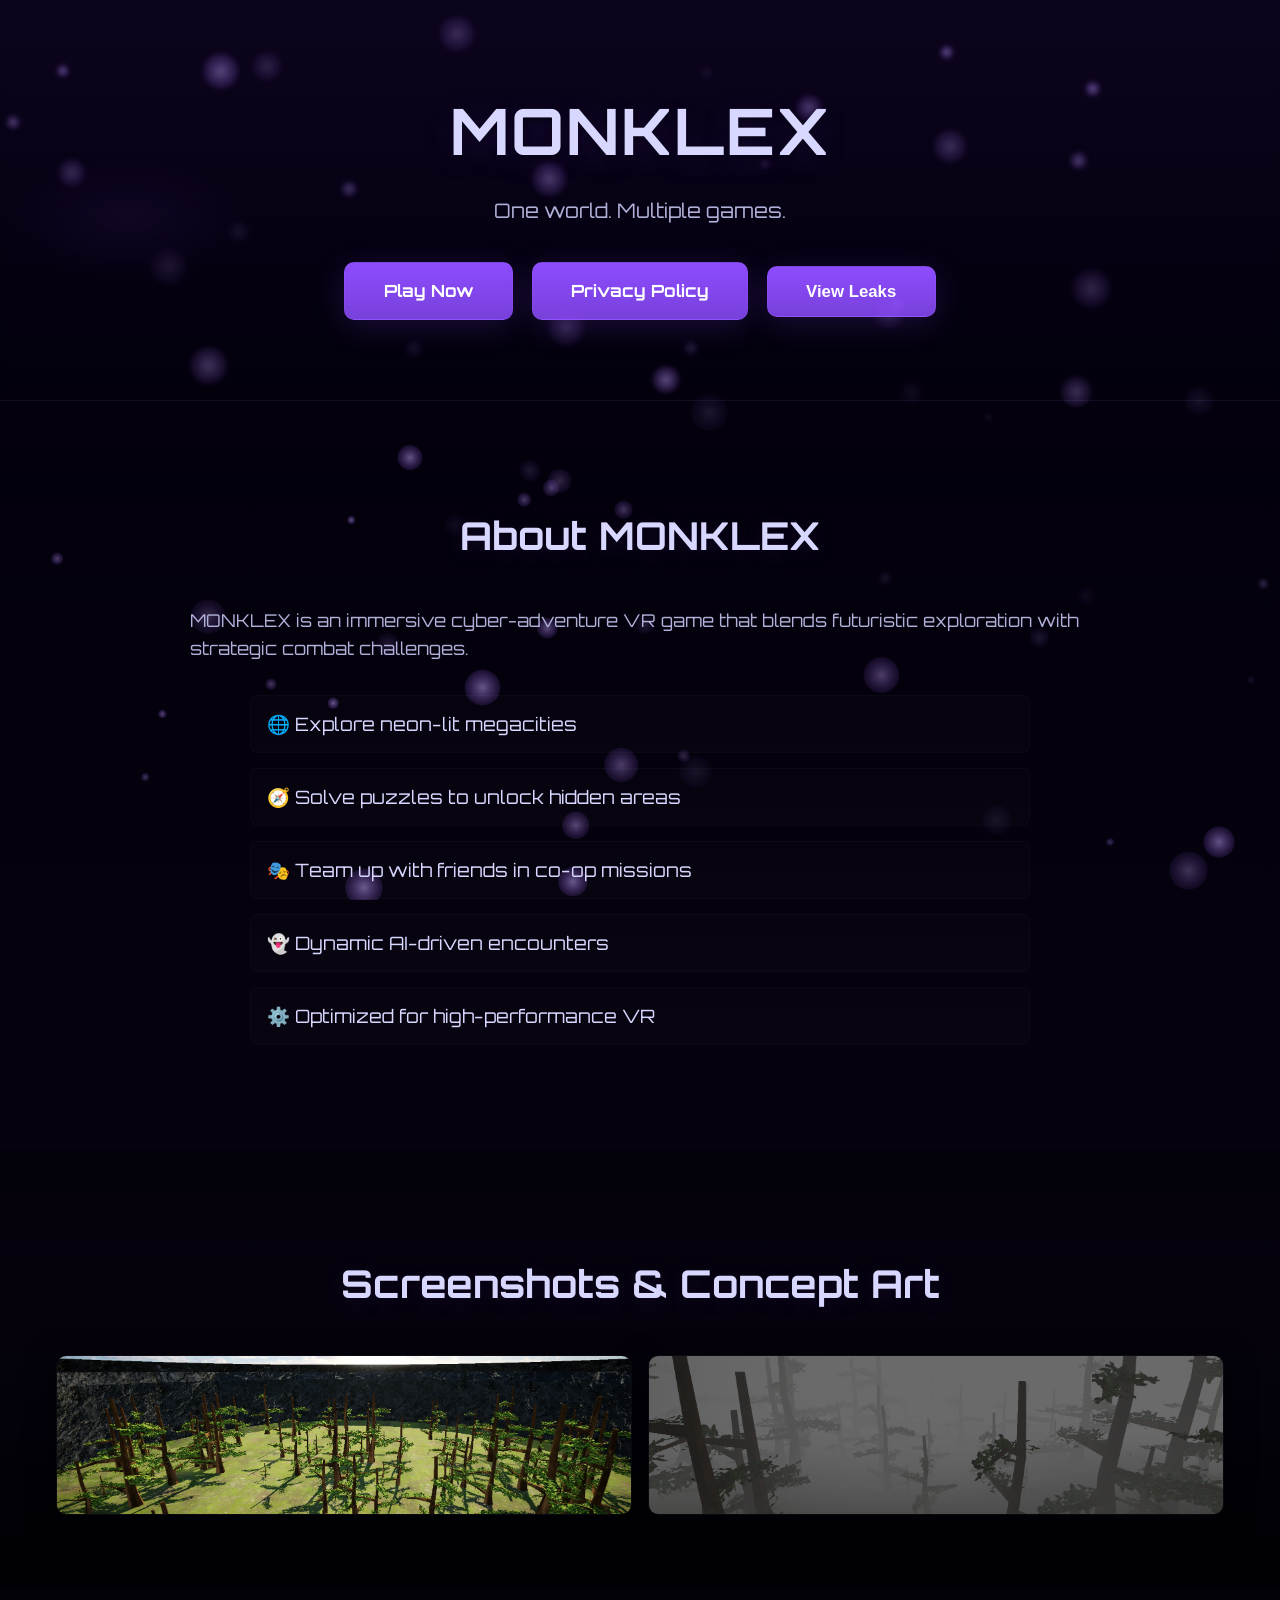
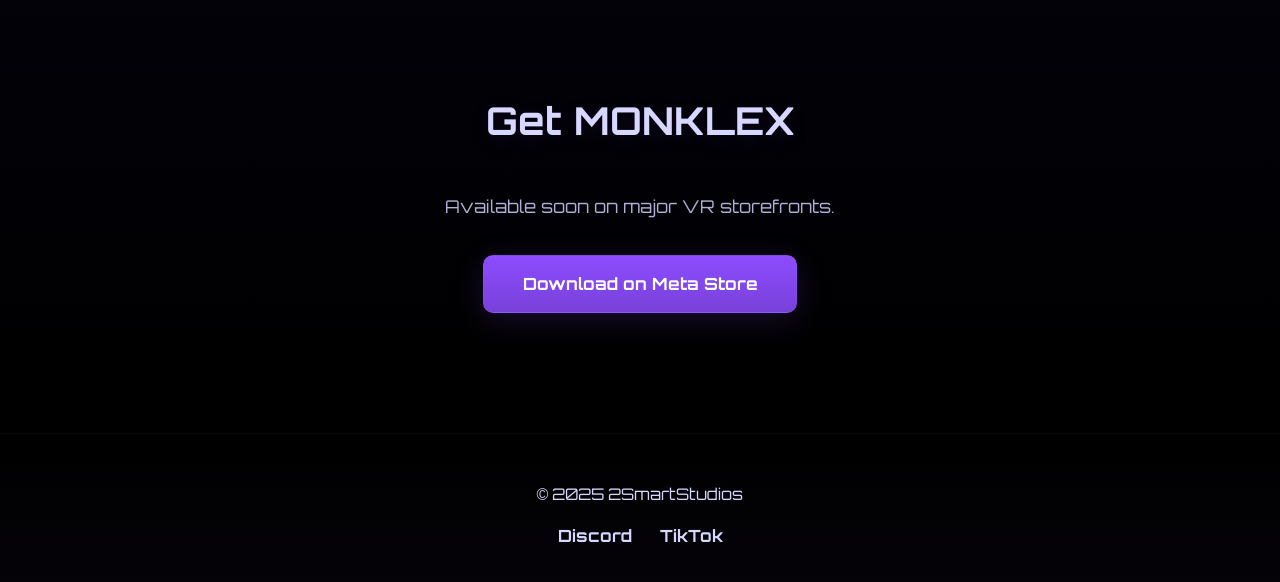
==== commit 6c097808: "Update index.html" ====
--- a/index.html
+++ b/index.html
@@ -1,313 +1,431 @@
 <!DOCTYPE html>
 <html lang="en">
 <head>
-  <meta charset="UTF-8" />
-  <meta name="viewport" content="width=device-width, initial-scale=1" />
-  <title>MONKLEX</title>
-
-  <link href="https://fonts.googleapis.com/css2?family=Orbitron:wght@500;700&display=swap" rel="stylesheet">
-
-  <style>
-    :root{
-      --deep-blue: #0a0020;
-      --mid-blue: #4cc3ff;
-      --accent-silver: #d7d7ff;
-      --muted-silver: #b0b0d8;
-      --bg: #050010;
-      --glass: rgba(255,255,255,0.03);
-
-      /* NEW MONKLEX COLORS */
-      --monklex-purple: #8d4cff;
-      --monklex-blue: #4cc3ff;
-    }
-
-    html { scroll-behavior: smooth; }
-    * { box-sizing: border-box; }
-
-    body {
-      margin: 0;
-      font-family: 'Orbitron', Arial, sans-serif;
-      color: var(--accent-silver);
-      line-height: 1.6;
-      overflow-x: hidden;
-      background: radial-gradient(1200px 600px at 10% 10%, rgba(140,76,255,0.07), transparent 10%),
-                  linear-gradient(180deg, var(--bg) 0%, #000 100%);
-      min-height: 100vh;
-    }
-
-    /* Header */
-    header {
-      text-align: center;
-      padding: 5rem 2rem;
-      position: relative;
-      z-index: 2;
-      background: linear-gradient(180deg, rgba(140,76,255,0.08) 0%, rgba(20,10,40,0.16) 60%, transparent 100%);
-      border-bottom: 1px solid rgba(255,255,255,0.03);
-      backdrop-filter: blur(2px);
-    }
-
-    header h1 {
-      font-size: 4rem;
-      color: var(--accent-silver);
-      letter-spacing: 2px;
-      text-shadow: 0 6px 30px rgba(140,76,255,0.2), 0 2px 6px rgba(0,0,0,0.6);
-      margin: 0;
-      display: inline-block;
-    }
-
-    header p.tagline {
-      font-size: 1.25rem;
-      margin: 0.8rem 0 1.6rem;
-      color: var(--muted-silver);
-    }
-
-    /* Buttons */
-    .cta-btn, .tab-btn {
-      display: inline-block;
-      margin: 0.6rem 0.45rem 0;
-      padding: 0.9rem 2.4rem;
-      background: linear-gradient(180deg, var(--monklex-purple), var(--monklex-blue));
-      color: white;
-      font-weight: 700;
-      text-decoration: none;
-      border-radius: 10px;
-      font-size: 1.05rem;
-      box-shadow: 0 6px 30px rgba(140,76,255,0.25);
-      transition: all 0.22s ease;
-      cursor: pointer;
-      border: 1px solid rgba(255,255,255,0.04);
-    }
-
-    .cta-btn:hover, .tab-btn:hover {
-      transform: translateY(-3px) scale(1.02);
-      box-shadow: 0 10px 40px rgba(140,76,255,0.35), 0 0 40px rgba(76,195,255,0.25);
-    }
-
-    section {
-      padding: 4.5rem 2rem;
-      position: relative;
-      z-index: 2;
-      scroll-margin-top: 80px;
-    }
-
-    h2 {
-      color: var(--accent-silver);
-      text-align: center;
-      margin-bottom: 2.5rem;
-      font-size: 2.4rem;
-      text-shadow: 0 4px 20px rgba(140,76,255,0.14);
-    }
-
-    .lead {
-      max-width: 900px;
-      margin: 0.5rem auto 1.6rem;
-      color: var(--muted-silver);
-      font-size: 1.1rem;
-    }
-
-    /* Gallery */
-    .gallery {
-      display: grid;
-      grid-template-columns: repeat(auto-fit, minmax(240px, 1fr));
-      gap: 1rem;
-      max-width: 1200px;
-      margin: 0 auto;
-      padding: 0 1rem;
-    }
-
-    .gallery img {
-      width: 100%;
-      height: 160px;
-      object-fit: cover;
-      border-radius: 10px;
-      box-shadow: 0 6px 30px rgba(0,0,0,0.6);
-      transition: transform 0.25s, box-shadow 0.25s;
-      cursor: pointer;
-      border: 1px solid rgba(255,255,255,0.05);
-    }
-
-    .gallery img:hover {
-      transform: scale(1.04);
-      box-shadow: 0 10px 40px rgba(140,76,255,0.25);
-    }
-
-    footer {
-      text-align: center;
-      padding: 2rem;
-      margin-top: 2rem;
-      background: linear-gradient(180deg, rgba(0,0,0,0.04), rgba(30,10,50,0.04));
-    }
-
-    .social-links a {
-      margin: 0 12px;
-      color: var(--accent-silver);
-      text-decoration: none;
-      font-weight: 700;
-      font-size: 1.05rem;
-    }
-
-    .social-links a:hover {
-      color: white;
-      text-shadow: 0 6px 20px rgba(140,76,255,0.3);
-    }
-  </style>
+<meta charset="UTF-8" />
+<meta name="viewport" content="width=device-width, initial-scale=1" />
+<title>MONKLEX</title>
+
+<link href="https://fonts.googleapis.com/css2?family=Orbitron:wght@500;700&display=swap" rel="stylesheet">
+
+<style>
+:root{
+  --deep-blue: #0a0020;
+  --mid-blue: #8d4cff;
+  --accent-silver: #d7d7ff;
+  --muted-silver: #b0b0d8;
+  --bg: #050010;
+  --glass: rgba(255,255,255,0.03);
+}
+
+html { scroll-behavior: smooth; }
+* { box-sizing: border-box; }
+
+body {
+  margin: 0;
+  font-family: 'Orbitron', Arial, sans-serif;
+  color: var(--accent-silver);
+  line-height: 1.6;
+  overflow-x: hidden;
+  background: radial-gradient(1200px 600px at 10% 10%, rgba(141,76,255,0.08), transparent 10%),
+              linear-gradient(180deg, var(--bg) 0%, #000 100%);
+  min-height: 100vh;
+}
+
+/* Header */
+header {
+  text-align: center;
+  padding: 5rem 2rem;
+  position: relative;
+  z-index: 2;
+  background: linear-gradient(180deg, rgba(141,76,255,0.06) 0%, rgba(20,7,51,0.12) 60%, transparent 100%);
+  border-bottom: 1px solid rgba(255,255,255,0.03);
+  backdrop-filter: blur(2px);
+}
+
+header h1 {
+  font-size: 4rem;
+  color: var(--accent-silver);
+  letter-spacing: 2px;
+  text-shadow: 0 6px 30px rgba(141,76,255,0.15), 0 2px 6px rgba(0,0,0,0.6);
+  margin: 0;
+  display: inline-block;
+}
+
+header p.tagline {
+  font-size: 1.25rem;
+  margin: 0.8rem 0 1.6rem;
+  color: var(--muted-silver);
+}
+
+.cta-btn, .tab-btn {
+  display: inline-block;
+  margin: 0.6rem 0.45rem 0;
+  padding: 0.9rem 2.4rem;
+  background: linear-gradient(180deg, var(--mid-blue), rgba(141,76,255,0.85));
+  color: white;
+  font-weight: 700;
+  text-decoration: none;
+  border-radius: 10px;
+  font-size: 1.05rem;
+  box-shadow: 0 6px 30px rgba(141,76,255,0.18);
+  transition: all 0.22s ease;
+  cursor: pointer;
+  border: 1px solid rgba(255,255,255,0.04);
+}
+
+.cta-btn:hover, .tab-btn:hover {
+  transform: translateY(-3px) scale(1.02);
+  box-shadow: 0 10px 48px rgba(141,76,255,0.28), 0 0 40px rgba(141,76,255,0.12);
+}
+
+section {
+  padding: 4.5rem 2rem;
+  position: relative;
+  z-index: 2;
+  scroll-margin-top: 80px;
+}
+
+#about {
+  background: linear-gradient(180deg, transparent 0%, rgba(141,76,255,0.03) 100%);
+}
+
+#gallery {
+  background: linear-gradient(180deg, rgba(141,76,255,0.02) 0%, rgba(141,76,255,0.03) 40%, transparent 100%);
+}
+
+#download {
+  background: linear-gradient(180deg, rgba(141,76,255,0.02) 0%, rgba(0,0,0,0.02) 100%);
+  text-align: center;
+}
+
+h2 {
+  color: var(--accent-silver);
+  text-align: center;
+  margin-bottom: 2.5rem;
+  font-size: 2.4rem;
+  text-shadow: 0 4px 20px rgba(141,76,255,0.12);
+}
+
+.lead {
+  max-width: 900px;
+  margin: 0.5rem auto 1.6rem;
+  color: var(--muted-silver);
+  font-size: 1.1rem;
+}
+
+ul {
+  list-style: none;
+  padding: 0;
+  max-width: 780px;
+  margin: 2rem auto;
+}
+
+ul li {
+  margin: 0.9rem 0;
+  font-size: 1.15rem;
+  background: linear-gradient(180deg, rgba(255,255,255,0.01), rgba(255,255,255,0.015));
+  padding: 0.85rem 1rem;
+  border-radius: 8px;
+  transition: transform 0.2s ease, box-shadow 0.2s ease;
+  border: 1px solid rgba(255,255,255,0.02);
+  color: var(--accent-silver);
+}
+
+ul li:hover {
+  transform: translateX(6px);
+  box-shadow: 0 8px 30px rgba(141,76,255,0.10);
+}
+
+.gallery {
+  display: grid;
+  grid-template-columns: repeat(auto-fit, minmax(240px, 1fr));
+  gap: 1rem;
+  max-width: 1200px;
+  margin: 0 auto;
+  padding: 0 1rem;
+}
+
+.gallery img {
+  width: 100%;
+  height: 160px;
+  object-fit: cover;
+  border-radius: 10px;
+  box-shadow: 0 6px 30px rgba(0,0,0,0.6);
+  transition: transform 0.25s, box-shadow 0.25s;
+  cursor: pointer;
+  border: 1px solid rgba(255,255,255,0.03);
+}
+
+.gallery img:hover {
+  transform: scale(1.04);
+  box-shadow: 0 10px 40px rgba(141,76,255,0.18);
+}
+
+footer {
+  text-align: center;
+  padding: 2rem;
+  background: linear-gradient(180deg, rgba(0,0,0,0.04), rgba(141,76,255,0.03));
+  margin-top: 2rem;
+  position: relative;
+  z-index: 2;
+  border-top: 1px solid rgba(255,255,255,0.02);
+}
+
+.social-links a {
+  margin: 0 12px;
+  color: var(--accent-silver);
+  text-decoration: none;
+  font-weight: 700;
+  font-size: 1.05rem;
+  transition: 0.2s;
+}
+
+.social-links a:hover {
+  color: white;
+  text-shadow: 0 6px 20px rgba(141,76,255,0.18);
+}
+
+/* Particles */
+#particles {
+  position: fixed;
+  top: 0;
+  left: 0;
+  width: 100%;
+  height: 100%;
+  z-index: 1;
+  pointer-events: none;
+}
+
+/* Side panel */
+#leaksPanel {
+  height: 100%;
+  width: 0;
+  position: fixed;
+  top: 0;
+  right: 0;
+  background: linear-gradient(180deg, rgba(20,7,51,0.98), rgba(5,0,16,0.98));
+  overflow-x: hidden;
+  transition: transform 0.45s ease, width 0.45s ease;
+  transform: translateX(100%);
+  padding-top: 60px;
+  z-index: 20;
+  color: var(--accent-silver);
+  border-left: 1px solid rgba(255,255,255,0.02);
+}
+
+#leaksPanel.open {
+  width: 420px;
+  transform: translateX(0);
+}
+
+#closeLeaks {
+  position: absolute;
+  top: 20px;
+  right: 25px;
+  font-size: 2.4rem;
+  cursor: pointer;
+  color: var(--accent-silver);
+  transition: 0.2s;
+}
+
+#closeLeaks:hover {
+  color: white;
+  transform: scale(1.05);
+}
+
+#leaksPanel h2 {
+  text-align: center;
+  color: var(--accent-silver);
+  font-size: 1.6rem;
+  margin-bottom: 1.25rem;
+}
+
+#leaksPanel .leaksContent {
+  display: grid;
+  grid-template-columns: 1fr;
+  gap: 0.9rem;
+  padding: 0 1.25rem;
+}
+
+#leaksPanel img, #leaksPanel video {
+  width: 100%;
+  border-radius: 10px;
+  box-shadow: 0 8px 36px rgba(141,76,255,0.16);
+}
+
+#overlay {
+  position: fixed;
+  top: 0;
+  left: 0;
+  width: 100%;
+  height: 100%;
+  background: rgba(10,0,32,0.6);
+  z-index: 15;
+  display: none;
+}
+
+@media(max-width:600px) {
+  header h1 { font-size: 2.6rem; }
+  header p.tagline { font-size: 1rem; }
+  #leaksPanel.open { width: 100%; }
+  .gallery img { height: 140px; }
+}
+</style>
 </head>
 
 <body>
 
-  <canvas id="particles"></canvas>
-
-  <header>
-    <h1>MONKLEX</h1>
-    <p class="tagline">Enter the Neon VR Realm.</p>
-    <a href="#download" class="cta-btn">Play Monklex</a>
-    <a href="https://2smart-dev-debug.github.io/MON-Website/privacypolicy" class="tab-btn" target="_blank">Privacy Policy</a>
-    <button class="tab-btn" id="leaksBtn">View Leaks</button>
-  </header>
-
-  <!-- Side Panel -->
-  <div id="leaksPanel">
-    <span id="closeLeaks">&times;</span>
-    <h2>Monklex Leaks & Previews</h2>
-    <div class="leaksContent" id="leaksContent"></div>
+<canvas id="particles"></canvas>
+
+<header>
+  <h1>MONKLEX</h1>
+  <p class="tagline">One world. Multiple games.</p>
+  <a href="#download" class="cta-btn">Play Now</a>
+  <a href="https://2smart-dev-debug.github.io/MON-Website/privacypolicy" class="tab-btn" target="_blank" rel="noopener noreferrer">Privacy Policy</a>
+  <button class="tab-btn" id="leaksBtn">View Leaks</button>
+</header>
+
+<div id="leaksPanel">
+  <span id="closeLeaks">&times;</span>
+  <h2>Leaks & Previews</h2>
+  <div class="leaksContent" id="leaksContent"></div>
+</div>
+
+<div id="overlay"></div>
+
+<section id="about">
+  <h2>About MONKLEX</h2>
+  <p class="lead">
+    MONKLEX is an immersive cyber-adventure VR game that blends futuristic exploration with strategic combat challenges.
+  </p>
+  <ul>
+    <li>🌐 Explore neon-lit megacities</li>
+    <li>🧭 Solve puzzles to unlock hidden areas</li>
+    <li>🎭 Team up with friends in co-op missions</li>
+    <li>👻 Dynamic AI-driven encounters</li>
+    <li>⚙️ Optimized for high-performance VR</li>
+  </ul>
+</section>
+
+<section id="gallery">
+  <h2>Screenshots & Concept Art</h2>
+  <div class="gallery" id="screenshot-gallery"></div>
+</section>
+
+<section id="download">
+  <h2>Get MONKLEX</h2>
+  <p class="lead">Available soon on major VR storefronts.</p>
+  <p><a href="#" class="cta-btn">Download on Meta Store</a></p>
+</section>
+
+<footer>
+  <p>© 2025 2SmartStudios</p>
+  <div class="social-links">
+    <a href="https://discord.gg/xqSesKFpVM" target="_blank" rel="noopener noreferrer">Discord</a>
+    <a href="https://www.tiktok.com/@2.smart_fr" target="_blank" rel="noopener noreferrer">TikTok</a>
   </div>
-
-  <div id="overlay"></div>
-
-  <!-- ABOUT -->
-  <section id="about">
-    <h2>About MONKLEX</h2>
-    <p class="lead">
-      MONKLEX is a fast-paced social VR experience focused on movement, cosmetics, and a neon sci-fi hub where players gather, compete, and flex their style.  
-      Unlock items, explore stylish futuristic zones, browse shops, and enjoy an evolving world built for fun, speed, and expression.
-    </p>
-    <ul>
-      <li>💠 Neon sci-fi hub with stylish environments</li>
-      <li>🧢 Tons of cosmetics + community-driven items</li>
-      <li>🎮 Fast-paced VR gameplay built around movement</li>
-      <li>🌐 Social hangouts + live announcements</li>
-      <li>📈 Progression, streak rewards, and more coming</li>
-    </ul>
-  </section>
-
-  <!-- GALLERY -->
-  <section id="gallery">
-    <h2>Monklex Screenshots</h2>
-    <div class="gallery" id="screenshot-gallery"></div>
-  </section>
-
-  <!-- DOWNLOAD -->
-  <section id="download" style="text-align:center;">
-    <h2>Get MONKLEX</h2>
-    <p class="lead">Coming soon to App Lab & major VR platforms. Join the community for updates.</p>
-    <p><a href="#" class="cta-btn">App Lab Coming Soon</a></p>
-  </section>
-
-  <footer>
-    <p>© 2025 MONKLEX</p>
-    <div class="social-links">
-      <a href="https://discord.gg/xqSesKFpVM" target="_blank">Discord</a>
-      <a href="https://www.tiktok.com/@2.smart_fr" target="_blank">TikTok</a>
-    </div>
-  </footer>
-
-  <script>
-    /* GALLERY LOADER */
-    const gallery = document.getElementById("screenshot-gallery");
-    const totalScreenshots = 10;
-
-    for (let i = 1; i <= totalScreenshots; i++) {
-      const img = document.createElement("img");
-      img.src = `monklex${i}.png`;
-      img.alt = `Monklex Screenshot ${i}`;
-      img.onerror = () => img.remove();
-      gallery.appendChild(img);
-    }
-
-    /* PARTICLES (unchanged) */
-    const canvas = document.getElementById("particles");
-    const ctx = canvas.getContext("2d");
-
-    function resizeCanvas(){
-      canvas.width = window.innerWidth;
-      canvas.height = window.innerHeight;
-    }
-    resizeCanvas();
-
-    const orbs = [];
-    const ORB_COUNT = Math.max(60, Math.floor(window.innerWidth / 20));
-
-    for (let i = 0; i < ORB_COUNT; i++) {
-      orbs.push({
-        x: Math.random() * canvas.width,
-        y: Math.random() * canvas.height,
-        r: Math.random() * 2.6 + 0.6,
-        vx: (Math.random() - 0.5) * 0.25,
-        vy: (Math.random() * 0.4) + 0.05,
-        alpha: Math.random() * 0.5 + 0.05
-      });
-    }
-
-    function drawOrbs() {
-      ctx.clearRect(0, 0, canvas.width, canvas.height);
-      for (let o of orbs) {
-        ctx.beginPath();
-        const grd = ctx.createRadialGradient(o.x, o.y, 0, o.x, o.y, o.r * 8);
-        grd.addColorStop(0, `rgba(200,170,255, ${o.alpha})`);
-        grd.addColorStop(1, `rgba(140,76,255, 0)`);
-        ctx.fillStyle = grd;
-        ctx.arc(o.x, o.y, o.r * 6, 0, Math.PI * 2);
-        ctx.fill();
-
-        o.x += o.vx;
-        o.y += o.vy;
-
-        if (o.y > canvas.height + 30) o.y = -40;
-        if (o.x > canvas.width + 30) o.x = -40;
-        if (o.x < -30) o.x = canvas.width + 30;
-      }
-      requestAnimationFrame(drawOrbs);
-    }
-    drawOrbs();
-
-    window.addEventListener("resize", resizeCanvas);
-
-    /* LEAKS PANEL */
-    const leaksBtn = document.getElementById('leaksBtn');
-    const leaksPanel = document.getElementById('leaksPanel');
-    const closeLeaks = document.getElementById('closeLeaks');
-    const leaksContent = document.getElementById('leaksContent');
-    const overlay = document.getElementById('overlay');
-
-    let leaks = [];
-
-    function updateLeaks() {
-      leaksContent.innerHTML = '';
-      if (leaks.length === 0) {
-        const message = document.createElement('p');
-        message.textContent = 'No previews yet — development in progress.';
-        message.style.textAlign = 'center';
-        message.style.fontSize = '1rem';
-        message.style.color = 'var(--muted-silver)';
-        message.style.margin = '2rem 0';
-        leaksContent.appendChild(message);
-      }
-    }
-
-    updateLeaks();
-
-    leaksBtn.addEventListener('click', () => {
-      leaksPanel.classList.add('open');
-      overlay.style.display = 'block';
-    });
-
-    function closeLeaksPanel() {
-      leaksPanel.classList.remove('open');
-      overlay.style.display = 'none';
-    }
-
-    closeLeaks.addEventListener('click', closeLeaksPanel);
-    overlay.addEventListener('click', closeLeaksPanel);
-  </script>
+</footer>
+
+<script>
+/* ------------------------- Gallery ------------------------- */
+const gallery = document.getElementById("screenshot-gallery");
+const totalScreenshots = 10;
+
+for (let i = 1; i <= totalScreenshots; i++) {
+  const img = document.createElement("img");
+  img.src = `screenshot${i}.png`;
+  img.alt = `MONKLEX Screenshot ${i}`;
+  img.onerror = () => img.remove();
+  gallery.appendChild(img);
+}
+
+/* ------------------------- Particles ------------------------- */
+const canvas = document.getElementById("particles");
+const ctx = canvas.getContext("2d");
+
+function resizeCanvas(){
+  canvas.width = window.innerWidth;
+  canvas.height = window.innerHeight;
+}
+resizeCanvas();
+
+const orbs = [];
+const ORB_COUNT = Math.max(60, Math.floor(window.innerWidth / 20));
+
+for (let i = 0; i < ORB_COUNT; i++) {
+  orbs.push({
+    x: Math.random() * canvas.width,
+    y: Math.random() * canvas.height,
+    r: Math.random() * 2.6 + 0.6,
+    vx: (Math.random() - 0.5) * 0.25,
+    vy: (Math.random() * 0.4) + 0.05,
+    alpha: Math.random() * 0.5 + 0.05
+  });
+}
+
+function drawOrbs() {
+  ctx.clearRect(0, 0, canvas.width, canvas.height);
+
+  for (let o of orbs) {
+    ctx.beginPath();
+    const grd = ctx.createRadialGradient(o.x, o.y, 0, o.x, o.y, o.r * 8);
+    grd.addColorStop(0, `rgba(200,170,255, ${o.alpha})`);
+    grd.addColorStop(1, `rgba(141,76,255, 0)`);
+    ctx.fillStyle = grd;
+    ctx.arc(o.x, o.y, o.r * 6, 0, Math.PI * 2);
+    ctx.fill();
+
+    o.x += o.vx;
+    o.y += o.vy;
+
+    if (o.y > canvas.height + 30) o.y = -40;
+    if (o.x > canvas.width + 30) o.x = -40;
+    if (o.x < -30) o.x = canvas.width + 30;
+  }
+
+  requestAnimationFrame(drawOrbs);
+}
+drawOrbs();
+
+window.addEventListener("resize", resizeCanvas);
+
+/* ------------------------- Leaks Panel ------------------------- */
+const leaksBtn = document.getElementById('leaksBtn');
+const leaksPanel = document.getElementById('leaksPanel');
+const closeLeaks = document.getElementById('closeLeaks');
+const leaksContent = document.getElementById('leaksContent');
+const overlay = document.getElementById('overlay');
+
+let leaks = [];
+
+function updateLeaks() {
+  leaksContent.innerHTML = '';
+  if (leaks.length === 0) {
+    const message = document.createElement('p');
+    message.textContent = 'No previews yet — development in progress.';
+    message.style.textAlign = 'center';
+    message.style.fontSize = '1rem';
+    message.style.color = 'var(--muted-silver)';
+    message.style.margin = '2rem 0';
+    leaksContent.appendChild(message);
+  }
+}
+
+updateLeaks();
+
+leaksBtn.addEventListener('click', () => {
+  leaksPanel.classList.add('open');
+  overlay.style.display = 'block';
+});
+
+function closeLeaksPanel() {
+  leaksPanel.classList.remove('open');
+  overlay.style.display = 'none';
+}
+
+closeLeaks.addEventListener('click', closeLeaksPanel);
+overlay.addEventListener('click', closeLeaksPanel);
+</script>
+
 </body>
 </html>
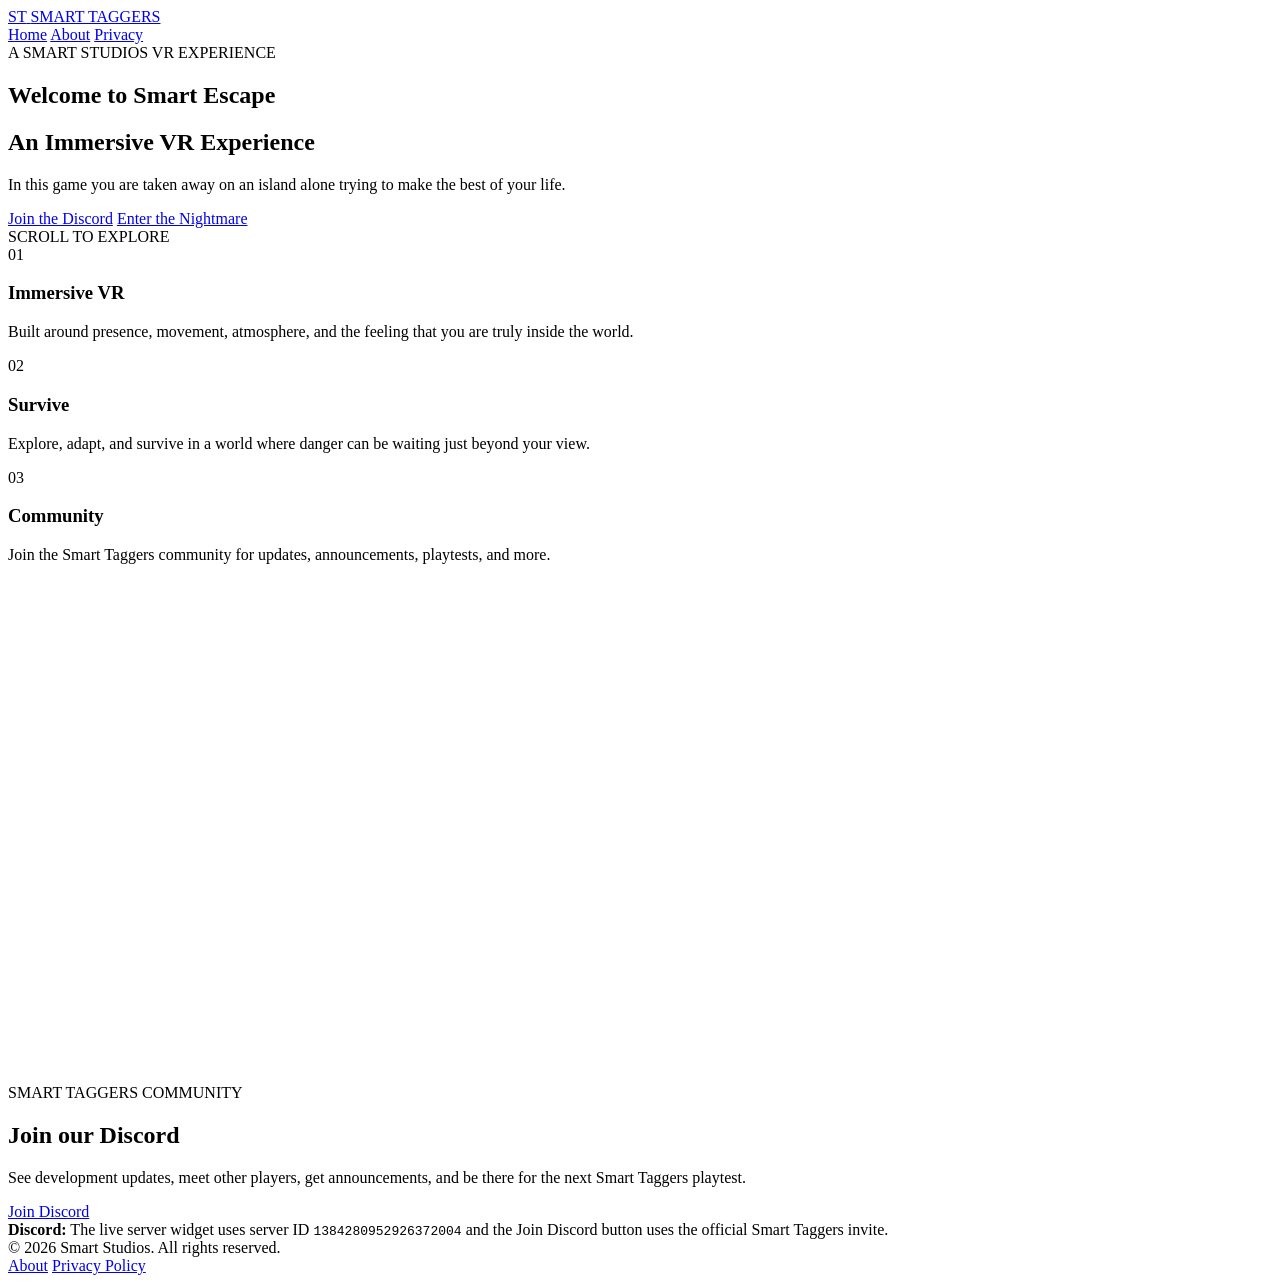
==== commit e3c33cf2: "Add files via upload" ====
--- a/index.html
+++ b/index.html
@@ -1,431 +1,119 @@
 <!DOCTYPE html>
 <html lang="en">
 <head>
-<meta charset="UTF-8" />
-<meta name="viewport" content="width=device-width, initial-scale=1" />
-<title>MONKLEX</title>
+  <meta charset="UTF-8" />
+  <meta name="viewport" content="width=device-width, initial-scale=1.0" />
+  <meta name="theme-color" content="#0b0714" />
+  <title>Smart Taggers — Home</title>
+  <link rel="preconnect" href="https://fonts.googleapis.com">
+  <link rel="preconnect" href="https://fonts.gstatic.com" crossorigin>
+  <link href="https://fonts.googleapis.com/css2?family=Inter:wght@400;500;600;700;800;900&family=Orbitron:wght@600;700;800;900&display=swap" rel="stylesheet">
+  <link rel="stylesheet" href="styles.css" />
+</head>
+<body>
+  <div class="noise"></div>
 
-<link href="https://fonts.googleapis.com/css2?family=Orbitron:wght@500;700&display=swap" rel="stylesheet">
+  <header class="site-header">
+    <a class="brand" href="index.html">
+      <span class="brand-mark">ST</span>
+      <span>SMART TAGGERS</span>
+    </a>
 
-<style>
-:root{
-  --deep-blue: #0a0020;
-  --mid-blue: #8d4cff;
-  --accent-silver: #d7d7ff;
-  --muted-silver: #b0b0d8;
-  --bg: #050010;
-  --glass: rgba(255,255,255,0.03);
-}
+    <nav>
+      <a class="active" href="index.html">Home</a>
+      <a href="about.html">About</a>
+      <a href="privacy.html">Privacy</a>
+    </nav>
+  </header>
 
-html { scroll-behavior: smooth; }
-* { box-sizing: border-box; }
+  <main>
+    <section class="hero">
+      <div class="hero-glow hero-glow-one"></div>
+      <div class="hero-glow hero-glow-two"></div>
+      <div class="grid-floor"></div>
 
-body {
-  margin: 0;
-  font-family: 'Orbitron', Arial, sans-serif;
-  color: var(--accent-silver);
-  line-height: 1.6;
-  overflow-x: hidden;
-  background: radial-gradient(1200px 600px at 10% 10%, rgba(141,76,255,0.08), transparent 10%),
-              linear-gradient(180deg, var(--bg) 0%, #000 100%);
-  min-height: 100vh;
-}
+      <div class="hero-content reveal">
+        <span class="eyebrow">A SMART STUDIOS VR EXPERIENCE</span>
+        <h1>Welcome to <span>Smart Escape</span></h1>
+        <h2>An Immersive VR Experience</h2>
+        <p>
+          In this game you are taken away on an island alone trying to make the best of your life.
+        </p>
 
-/* Header */
-header {
-  text-align: center;
-  padding: 5rem 2rem;
-  position: relative;
-  z-index: 2;
-  background: linear-gradient(180deg, rgba(141,76,255,0.06) 0%, rgba(20,7,51,0.12) 60%, transparent 100%);
-  border-bottom: 1px solid rgba(255,255,255,0.03);
-  backdrop-filter: blur(2px);
-}
+        <div class="hero-actions">
+          <a class="btn btn-primary" href="#discord">Join the Discord</a>
+          <a class="btn btn-secondary" href="about.html">Enter the Nightmare</a>
+        </div>
+      </div>
 
-header h1 {
-  font-size: 4rem;
-  color: var(--accent-silver);
-  letter-spacing: 2px;
-  text-shadow: 0 6px 30px rgba(141,76,255,0.15), 0 2px 6px rgba(0,0,0,0.6);
-  margin: 0;
-  display: inline-block;
-}
+      <div class="scroll-cue">SCROLL TO EXPLORE</div>
+    </section>
 
-header p.tagline {
-  font-size: 1.25rem;
-  margin: 0.8rem 0 1.6rem;
-  color: var(--muted-silver);
-}
+    <section class="feature-strip">
+      <div class="feature reveal">
+        <span>01</span>
+        <h3>Immersive VR</h3>
+        <p>Built around presence, movement, atmosphere, and the feeling that you are truly inside the world.</p>
+      </div>
+      <div class="feature reveal">
+        <span>02</span>
+        <h3>Survive</h3>
+        <p>Explore, adapt, and survive in a world where danger can be waiting just beyond your view.</p>
+      </div>
+      <div class="feature reveal">
+        <span>03</span>
+        <h3>Community</h3>
+        <p>Join the Smart Taggers community for updates, announcements, playtests, and more.</p>
+      </div>
+    </section>
 
-.cta-btn, .tab-btn {
-  display: inline-block;
-  margin: 0.6rem 0.45rem 0;
-  padding: 0.9rem 2.4rem;
-  background: linear-gradient(180deg, var(--mid-blue), rgba(141,76,255,0.85));
-  color: white;
-  font-weight: 700;
-  text-decoration: none;
-  border-radius: 10px;
-  font-size: 1.05rem;
-  box-shadow: 0 6px 30px rgba(141,76,255,0.18);
-  transition: all 0.22s ease;
-  cursor: pointer;
-  border: 1px solid rgba(255,255,255,0.04);
-}
+    <section class="discord-section" id="discord">
+      <div class="discord-card reveal">
+        <div class="discord-widget-wrap">
+          <iframe
+            class="discord-widget"
+            src="https://discord.com/widget?id=1384280952926372004&theme=dark"
+            width="350"
+            height="500"
+            allowtransparency="true"
+            frameborder="0"
+            sandbox="allow-popups allow-popups-to-escape-sandbox allow-same-origin allow-scripts">
+          </iframe>
+        </div>
 
-.cta-btn:hover, .tab-btn:hover {
-  transform: translateY(-3px) scale(1.02);
-  box-shadow: 0 10px 48px rgba(141,76,255,0.28), 0 0 40px rgba(141,76,255,0.12);
-}
+        <div class="discord-copy">
+          <span class="eyebrow">SMART TAGGERS COMMUNITY</span>
+          <h2>Join our Discord</h2>
+          <p>
+            See development updates, meet other players, get announcements, and be there for the next Smart Taggers playtest.
+          </p>
+          <a
+            class="btn btn-discord"
+            id="discordInvite"
+            href="https://discord.gg/XtxfKrTSGW"
+            target="_blank"
+            rel="noopener noreferrer"
+          >
+            Join Discord
+          </a>
+        </div>
+      </div>
 
-section {
-  padding: 4.5rem 2rem;
-  position: relative;
-  z-index: 2;
-  scroll-margin-top: 80px;
-}
+      <div class="discord-note reveal">
+        <strong>Discord:</strong>
+        The live server widget uses server ID <code>1384280952926372004</code> and the Join Discord button uses the official Smart Taggers invite.
+      </div>
+    </section>
+  </main>
 
-#about {
-  background: linear-gradient(180deg, transparent 0%, rgba(141,76,255,0.03) 100%);
-}
+  <footer>
+    <div>© 2026 Smart Studios. All rights reserved.</div>
+    <div class="footer-links">
+      <a href="about.html">About</a>
+      <a href="privacy.html">Privacy Policy</a>
+    </div>
+  </footer>
 
-#gallery {
-  background: linear-gradient(180deg, rgba(141,76,255,0.02) 0%, rgba(141,76,255,0.03) 40%, transparent 100%);
-}
-
-#download {
-  background: linear-gradient(180deg, rgba(141,76,255,0.02) 0%, rgba(0,0,0,0.02) 100%);
-  text-align: center;
-}
-
-h2 {
-  color: var(--accent-silver);
-  text-align: center;
-  margin-bottom: 2.5rem;
-  font-size: 2.4rem;
-  text-shadow: 0 4px 20px rgba(141,76,255,0.12);
-}
-
-.lead {
-  max-width: 900px;
-  margin: 0.5rem auto 1.6rem;
-  color: var(--muted-silver);
-  font-size: 1.1rem;
-}
-
-ul {
-  list-style: none;
-  padding: 0;
-  max-width: 780px;
-  margin: 2rem auto;
-}
-
-ul li {
-  margin: 0.9rem 0;
-  font-size: 1.15rem;
-  background: linear-gradient(180deg, rgba(255,255,255,0.01), rgba(255,255,255,0.015));
-  padding: 0.85rem 1rem;
-  border-radius: 8px;
-  transition: transform 0.2s ease, box-shadow 0.2s ease;
-  border: 1px solid rgba(255,255,255,0.02);
-  color: var(--accent-silver);
-}
-
-ul li:hover {
-  transform: translateX(6px);
-  box-shadow: 0 8px 30px rgba(141,76,255,0.10);
-}
-
-.gallery {
-  display: grid;
-  grid-template-columns: repeat(auto-fit, minmax(240px, 1fr));
-  gap: 1rem;
-  max-width: 1200px;
-  margin: 0 auto;
-  padding: 0 1rem;
-}
-
-.gallery img {
-  width: 100%;
-  height: 160px;
-  object-fit: cover;
-  border-radius: 10px;
-  box-shadow: 0 6px 30px rgba(0,0,0,0.6);
-  transition: transform 0.25s, box-shadow 0.25s;
-  cursor: pointer;
-  border: 1px solid rgba(255,255,255,0.03);
-}
-
-.gallery img:hover {
-  transform: scale(1.04);
-  box-shadow: 0 10px 40px rgba(141,76,255,0.18);
-}
-
-footer {
-  text-align: center;
-  padding: 2rem;
-  background: linear-gradient(180deg, rgba(0,0,0,0.04), rgba(141,76,255,0.03));
-  margin-top: 2rem;
-  position: relative;
-  z-index: 2;
-  border-top: 1px solid rgba(255,255,255,0.02);
-}
-
-.social-links a {
-  margin: 0 12px;
-  color: var(--accent-silver);
-  text-decoration: none;
-  font-weight: 700;
-  font-size: 1.05rem;
-  transition: 0.2s;
-}
-
-.social-links a:hover {
-  color: white;
-  text-shadow: 0 6px 20px rgba(141,76,255,0.18);
-}
-
-/* Particles */
-#particles {
-  position: fixed;
-  top: 0;
-  left: 0;
-  width: 100%;
-  height: 100%;
-  z-index: 1;
-  pointer-events: none;
-}
-
-/* Side panel */
-#leaksPanel {
-  height: 100%;
-  width: 0;
-  position: fixed;
-  top: 0;
-  right: 0;
-  background: linear-gradient(180deg, rgba(20,7,51,0.98), rgba(5,0,16,0.98));
-  overflow-x: hidden;
-  transition: transform 0.45s ease, width 0.45s ease;
-  transform: translateX(100%);
-  padding-top: 60px;
-  z-index: 20;
-  color: var(--accent-silver);
-  border-left: 1px solid rgba(255,255,255,0.02);
-}
-
-#leaksPanel.open {
-  width: 420px;
-  transform: translateX(0);
-}
-
-#closeLeaks {
-  position: absolute;
-  top: 20px;
-  right: 25px;
-  font-size: 2.4rem;
-  cursor: pointer;
-  color: var(--accent-silver);
-  transition: 0.2s;
-}
-
-#closeLeaks:hover {
-  color: white;
-  transform: scale(1.05);
-}
-
-#leaksPanel h2 {
-  text-align: center;
-  color: var(--accent-silver);
-  font-size: 1.6rem;
-  margin-bottom: 1.25rem;
-}
-
-#leaksPanel .leaksContent {
-  display: grid;
-  grid-template-columns: 1fr;
-  gap: 0.9rem;
-  padding: 0 1.25rem;
-}
-
-#leaksPanel img, #leaksPanel video {
-  width: 100%;
-  border-radius: 10px;
-  box-shadow: 0 8px 36px rgba(141,76,255,0.16);
-}
-
-#overlay {
-  position: fixed;
-  top: 0;
-  left: 0;
-  width: 100%;
-  height: 100%;
-  background: rgba(10,0,32,0.6);
-  z-index: 15;
-  display: none;
-}
-
-@media(max-width:600px) {
-  header h1 { font-size: 2.6rem; }
-  header p.tagline { font-size: 1rem; }
-  #leaksPanel.open { width: 100%; }
-  .gallery img { height: 140px; }
-}
-</style>
-</head>
-
-<body>
-
-<canvas id="particles"></canvas>
-
-<header>
-  <h1>MONKLEX</h1>
-  <p class="tagline">One world. Multiple games.</p>
-  <a href="#download" class="cta-btn">Play Now</a>
-  <a href="https://2smart-dev-debug.github.io/MON-Website/privacypolicy" class="tab-btn" target="_blank" rel="noopener noreferrer">Privacy Policy</a>
-  <button class="tab-btn" id="leaksBtn">View Leaks</button>
-</header>
-
-<div id="leaksPanel">
-  <span id="closeLeaks">&times;</span>
-  <h2>Leaks & Previews</h2>
-  <div class="leaksContent" id="leaksContent"></div>
-</div>
-
-<div id="overlay"></div>
-
-<section id="about">
-  <h2>About MONKLEX</h2>
-  <p class="lead">
-    MONKLEX is an immersive cyber-adventure VR game that blends futuristic exploration with strategic combat challenges.
-  </p>
-  <ul>
-    <li>🌐 Explore neon-lit megacities</li>
-    <li>🧭 Solve puzzles to unlock hidden areas</li>
-    <li>🎭 Team up with friends in co-op missions</li>
-    <li>👻 Dynamic AI-driven encounters</li>
-    <li>⚙️ Optimized for high-performance VR</li>
-  </ul>
-</section>
-
-<section id="gallery">
-  <h2>Screenshots & Concept Art</h2>
-  <div class="gallery" id="screenshot-gallery"></div>
-</section>
-
-<section id="download">
-  <h2>Get MONKLEX</h2>
-  <p class="lead">Available soon on major VR storefronts.</p>
-  <p><a href="#" class="cta-btn">Download on Meta Store</a></p>
-</section>
-
-<footer>
-  <p>© 2025 2SmartStudios</p>
-  <div class="social-links">
-    <a href="https://discord.gg/xqSesKFpVM" target="_blank" rel="noopener noreferrer">Discord</a>
-    <a href="https://www.tiktok.com/@2.smart_fr" target="_blank" rel="noopener noreferrer">TikTok</a>
-  </div>
-</footer>
-
-<script>
-/* ------------------------- Gallery ------------------------- */
-const gallery = document.getElementById("screenshot-gallery");
-const totalScreenshots = 10;
-
-for (let i = 1; i <= totalScreenshots; i++) {
-  const img = document.createElement("img");
-  img.src = `screenshot${i}.png`;
-  img.alt = `MONKLEX Screenshot ${i}`;
-  img.onerror = () => img.remove();
-  gallery.appendChild(img);
-}
-
-/* ------------------------- Particles ------------------------- */
-const canvas = document.getElementById("particles");
-const ctx = canvas.getContext("2d");
-
-function resizeCanvas(){
-  canvas.width = window.innerWidth;
-  canvas.height = window.innerHeight;
-}
-resizeCanvas();
-
-const orbs = [];
-const ORB_COUNT = Math.max(60, Math.floor(window.innerWidth / 20));
-
-for (let i = 0; i < ORB_COUNT; i++) {
-  orbs.push({
-    x: Math.random() * canvas.width,
-    y: Math.random() * canvas.height,
-    r: Math.random() * 2.6 + 0.6,
-    vx: (Math.random() - 0.5) * 0.25,
-    vy: (Math.random() * 0.4) + 0.05,
-    alpha: Math.random() * 0.5 + 0.05
-  });
-}
-
-function drawOrbs() {
-  ctx.clearRect(0, 0, canvas.width, canvas.height);
-
-  for (let o of orbs) {
-    ctx.beginPath();
-    const grd = ctx.createRadialGradient(o.x, o.y, 0, o.x, o.y, o.r * 8);
-    grd.addColorStop(0, `rgba(200,170,255, ${o.alpha})`);
-    grd.addColorStop(1, `rgba(141,76,255, 0)`);
-    ctx.fillStyle = grd;
-    ctx.arc(o.x, o.y, o.r * 6, 0, Math.PI * 2);
-    ctx.fill();
-
-    o.x += o.vx;
-    o.y += o.vy;
-
-    if (o.y > canvas.height + 30) o.y = -40;
-    if (o.x > canvas.width + 30) o.x = -40;
-    if (o.x < -30) o.x = canvas.width + 30;
-  }
-
-  requestAnimationFrame(drawOrbs);
-}
-drawOrbs();
-
-window.addEventListener("resize", resizeCanvas);
-
-/* ------------------------- Leaks Panel ------------------------- */
-const leaksBtn = document.getElementById('leaksBtn');
-const leaksPanel = document.getElementById('leaksPanel');
-const closeLeaks = document.getElementById('closeLeaks');
-const leaksContent = document.getElementById('leaksContent');
-const overlay = document.getElementById('overlay');
-
-let leaks = [];
-
-function updateLeaks() {
-  leaksContent.innerHTML = '';
-  if (leaks.length === 0) {
-    const message = document.createElement('p');
-    message.textContent = 'No previews yet — development in progress.';
-    message.style.textAlign = 'center';
-    message.style.fontSize = '1rem';
-    message.style.color = 'var(--muted-silver)';
-    message.style.margin = '2rem 0';
-    leaksContent.appendChild(message);
-  }
-}
-
-updateLeaks();
-
-leaksBtn.addEventListener('click', () => {
-  leaksPanel.classList.add('open');
-  overlay.style.display = 'block';
-});
-
-function closeLeaksPanel() {
-  leaksPanel.classList.remove('open');
-  overlay.style.display = 'none';
-}
-
-closeLeaks.addEventListener('click', closeLeaksPanel);
-overlay.addEventListener('click', closeLeaksPanel);
-</script>
-
+  <script src="script.js"></script>
 </body>
 </html>
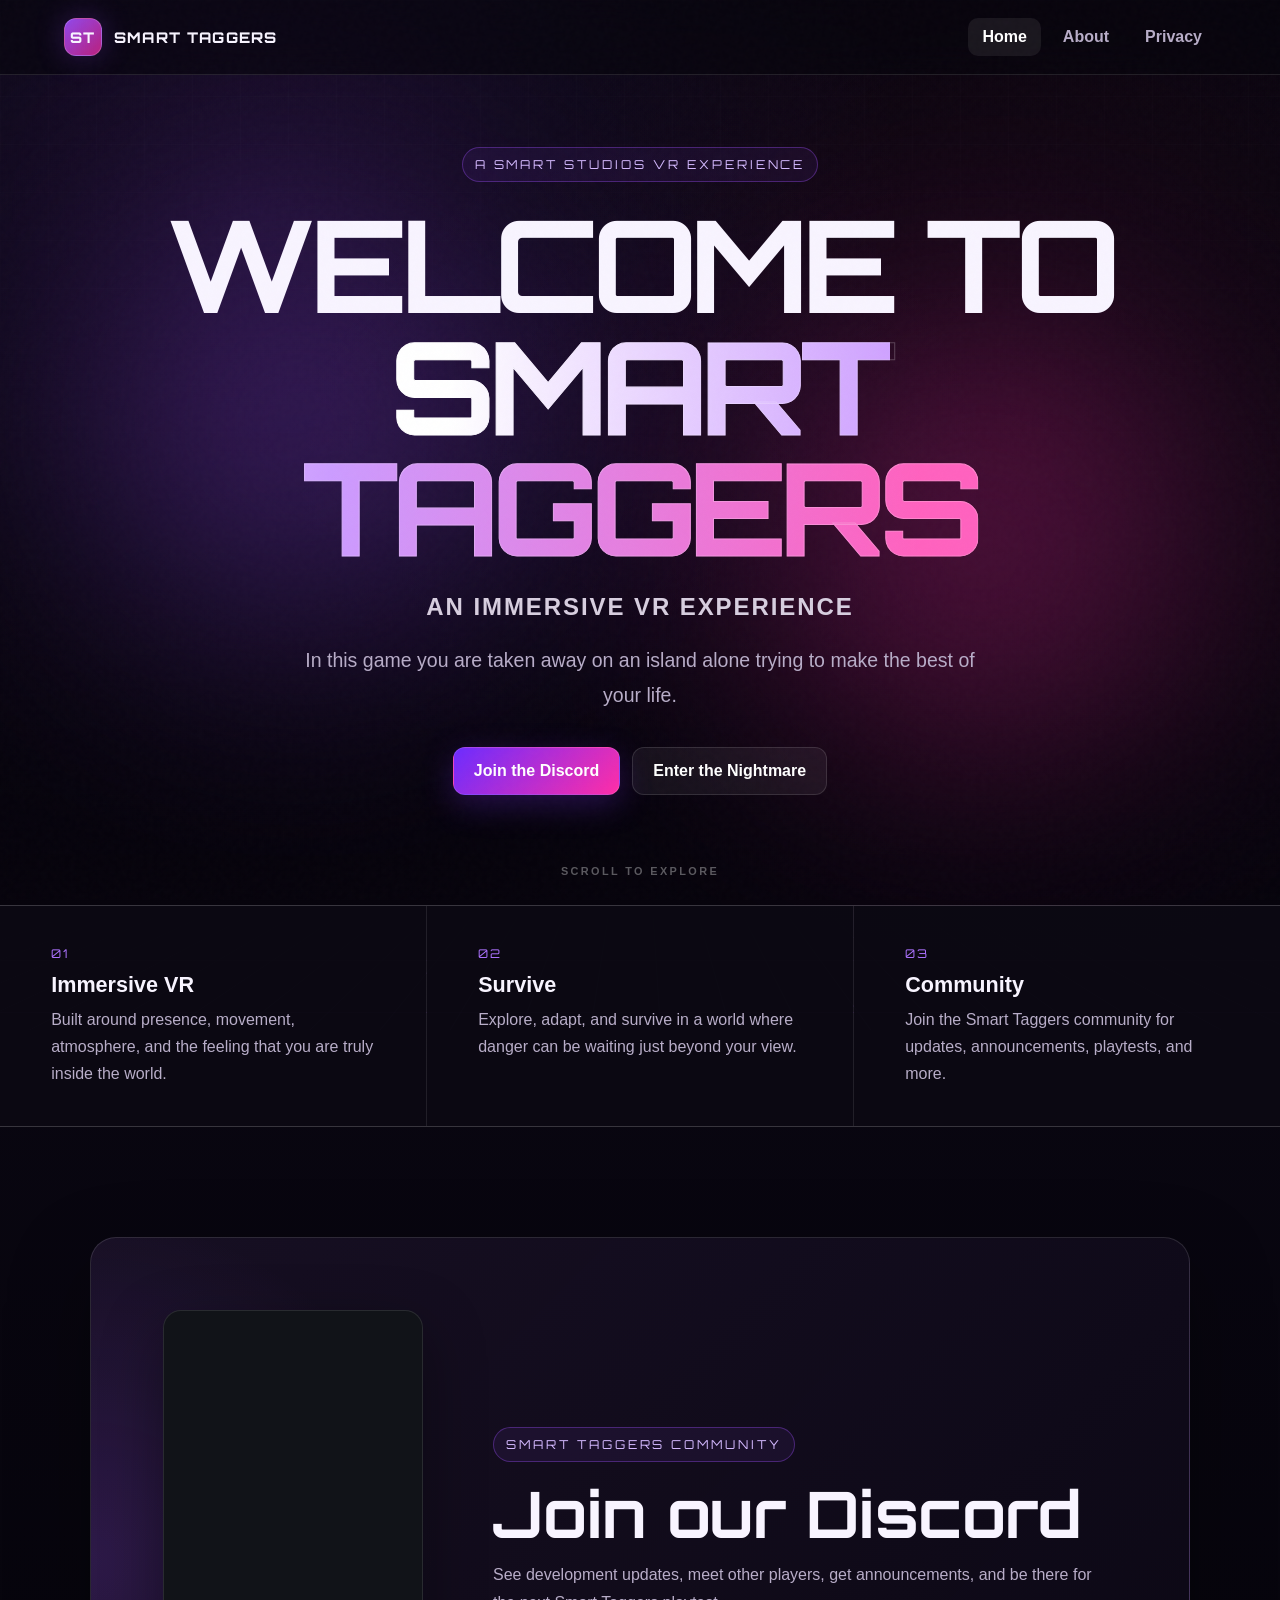
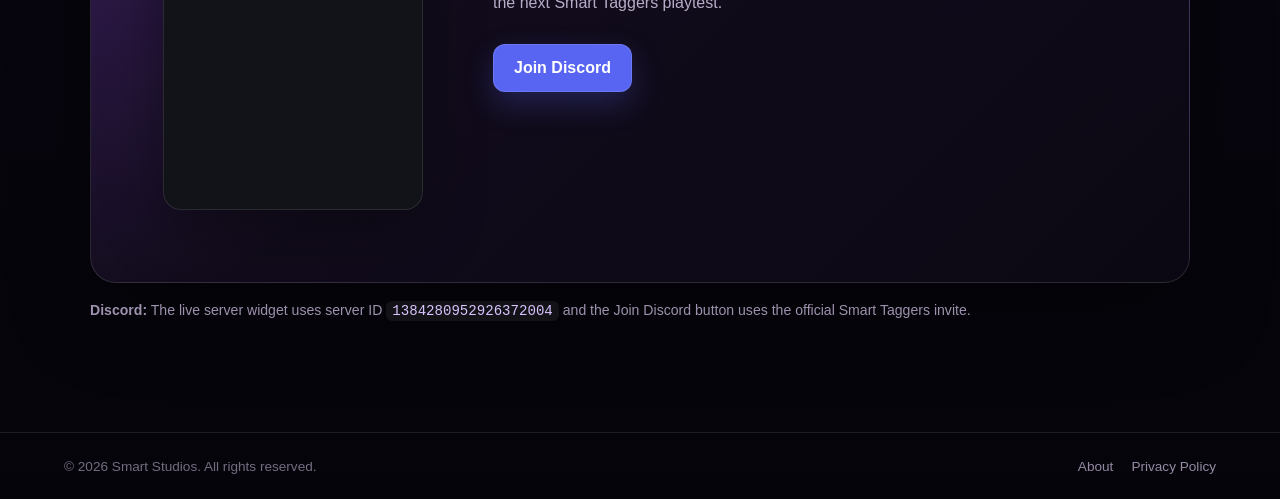
==== commit 10579fb8: "Update title from 'Smart Escape' to 'Smart Taggers'" ====
--- a/index.html
+++ b/index.html
@@ -34,7 +34,7 @@
 
       <div class="hero-content reveal">
         <span class="eyebrow">A SMART STUDIOS VR EXPERIENCE</span>
-        <h1>Welcome to <span>Smart Escape</span></h1>
+        <h1>Welcome to <span>Smart Taggers</span></h1>
         <h2>An Immersive VR Experience</h2>
         <p>
           In this game you are taken away on an island alone trying to make the best of your life.
--- a/styles.css
+++ b/styles.css
@@ -0,0 +1,596 @@
+
+:root {
+  --bg: #07050d;
+  --bg-2: #0d0717;
+  --panel: rgba(20, 13, 32, 0.72);
+  --panel-strong: rgba(26, 15, 42, 0.92);
+  --text: #f8f4ff;
+  --muted: #b8adc8;
+  --purple: #9d4dff;
+  --purple-2: #6c2cff;
+  --pink: #ff2da8;
+  --blue: #5ab6ff;
+  --line: rgba(255,255,255,0.10);
+  --danger: #ff365f;
+}
+
+* {
+  box-sizing: border-box;
+}
+
+html {
+  scroll-behavior: smooth;
+}
+
+body {
+  margin: 0;
+  background:
+    radial-gradient(circle at 20% 10%, rgba(157,77,255,.16), transparent 30%),
+    radial-gradient(circle at 80% 20%, rgba(255,45,168,.11), transparent 28%),
+    linear-gradient(180deg, var(--bg) 0%, #090611 45%, #05040a 100%);
+  color: var(--text);
+  font-family: "Inter", sans-serif;
+  min-height: 100vh;
+  overflow-x: hidden;
+}
+
+body::before {
+  content: "";
+  position: fixed;
+  inset: 0;
+  pointer-events: none;
+  background-image:
+    linear-gradient(rgba(255,255,255,.018) 1px, transparent 1px),
+    linear-gradient(90deg, rgba(255,255,255,.018) 1px, transparent 1px);
+  background-size: 48px 48px;
+  mask-image: linear-gradient(to bottom, rgba(0,0,0,.9), transparent 80%);
+  z-index: -2;
+}
+
+.noise {
+  pointer-events: none;
+  position: fixed;
+  inset: 0;
+  opacity: .055;
+  z-index: 999;
+  background-image: url("data:image/svg+xml,%3Csvg viewBox='0 0 180 180' xmlns='http://www.w3.org/2000/svg'%3E%3Cfilter id='n'%3E%3CfeTurbulence type='fractalNoise' baseFrequency='.9' numOctaves='4' stitchTiles='stitch'/%3E%3C/filter%3E%3Crect width='100%25' height='100%25' filter='url(%23n)' opacity='.35'/%3E%3C/svg%3E");
+}
+
+.site-header {
+  position: sticky;
+  top: 0;
+  z-index: 100;
+  display: flex;
+  align-items: center;
+  justify-content: space-between;
+  padding: 18px clamp(20px, 5vw, 72px);
+  border-bottom: 1px solid var(--line);
+  background: rgba(7,5,13,.68);
+  backdrop-filter: blur(18px);
+}
+
+.brand {
+  display: flex;
+  align-items: center;
+  gap: 12px;
+  text-decoration: none;
+  color: var(--text);
+  font-family: "Orbitron", sans-serif;
+  font-weight: 800;
+  letter-spacing: .08em;
+  font-size: .92rem;
+}
+
+.brand-mark {
+  display: grid;
+  place-items: center;
+  width: 38px;
+  height: 38px;
+  border: 1px solid rgba(255,255,255,.18);
+  border-radius: 12px;
+  background:
+    linear-gradient(135deg, rgba(157,77,255,.92), rgba(255,45,168,.72));
+  box-shadow: 0 0 30px rgba(157,77,255,.25);
+}
+
+nav {
+  display: flex;
+  gap: 8px;
+}
+
+nav a {
+  color: var(--muted);
+  text-decoration: none;
+  font-weight: 700;
+  padding: 10px 14px;
+  border-radius: 10px;
+  transition: .2s ease;
+}
+
+nav a:hover,
+nav a.active {
+  color: #fff;
+  background: rgba(255,255,255,.07);
+}
+
+.hero {
+  min-height: calc(100vh - 75px);
+  position: relative;
+  display: grid;
+  place-items: center;
+  padding: 72px 24px 110px;
+  isolation: isolate;
+}
+
+.hero::before {
+  content: "";
+  position: absolute;
+  inset: 0;
+  z-index: -4;
+  background:
+    linear-gradient(to bottom, rgba(6,3,11,.2), rgba(6,3,11,.74)),
+    radial-gradient(circle at 50% 50%, rgba(95,39,159,.12), transparent 45%);
+}
+
+.hero-glow {
+  position: absolute;
+  width: 420px;
+  height: 420px;
+  filter: blur(120px);
+  border-radius: 50%;
+  opacity: .26;
+  z-index: -3;
+}
+
+.hero-glow-one {
+  background: var(--purple);
+  left: 7%;
+  top: 17%;
+}
+
+.hero-glow-two {
+  background: var(--pink);
+  right: 7%;
+  bottom: 18%;
+}
+
+.grid-floor {
+  position: absolute;
+  left: -25%;
+  right: -25%;
+  bottom: -15%;
+  height: 55%;
+  transform: perspective(550px) rotateX(60deg);
+  transform-origin: bottom;
+  background-image:
+    linear-gradient(rgba(157,77,255,.16) 1px, transparent 1px),
+    linear-gradient(90deg, rgba(157,77,255,.16) 1px, transparent 1px);
+  background-size: 70px 70px;
+  mask-image: linear-gradient(to top, rgba(0,0,0,.75), transparent 80%);
+  z-index: -3;
+}
+
+.hero-content {
+  text-align: center;
+  max-width: 950px;
+}
+
+.eyebrow {
+  display: inline-block;
+  font-family: "Orbitron", sans-serif;
+  font-size: .77rem;
+  letter-spacing: .24em;
+  color: #d4b9ff;
+  border: 1px solid rgba(157,77,255,.35);
+  background: rgba(157,77,255,.08);
+  padding: 9px 12px;
+  border-radius: 999px;
+  margin-bottom: 22px;
+}
+
+.hero h1,
+.page-hero h1 {
+  font-family: "Orbitron", sans-serif;
+  margin: 0;
+  line-height: .95;
+  letter-spacing: -.055em;
+}
+
+.hero h1 {
+  font-size: clamp(3.4rem, 10vw, 8.6rem);
+  text-transform: uppercase;
+}
+
+.hero h1 span,
+.page-hero h1 span {
+  color: transparent;
+  -webkit-text-stroke: 1px rgba(255,255,255,.23);
+  background: linear-gradient(90deg, #fff 5%, #cc9cff 45%, #ff62bf 95%);
+  -webkit-background-clip: text;
+  background-clip: text;
+}
+
+.hero h2 {
+  font-size: clamp(1.05rem, 2vw, 1.5rem);
+  font-weight: 700;
+  color: #d7cedf;
+  margin: 24px 0 0;
+  letter-spacing: .08em;
+  text-transform: uppercase;
+}
+
+.hero p {
+  max-width: 700px;
+  margin: 22px auto 0;
+  color: var(--muted);
+  font-size: clamp(1rem, 2vw, 1.22rem);
+  line-height: 1.8;
+}
+
+.hero-actions {
+  display: flex;
+  gap: 12px;
+  justify-content: center;
+  flex-wrap: wrap;
+  margin-top: 34px;
+}
+
+.btn {
+  display: inline-flex;
+  align-items: center;
+  justify-content: center;
+  min-height: 48px;
+  padding: 0 20px;
+  border-radius: 12px;
+  text-decoration: none;
+  color: #fff;
+  font-weight: 800;
+  border: 1px solid rgba(255,255,255,.12);
+  transition: transform .18s ease, box-shadow .18s ease, background .18s ease;
+}
+
+.btn:hover {
+  transform: translateY(-2px);
+}
+
+.btn-primary {
+  background: linear-gradient(135deg, var(--purple-2), var(--pink));
+  box-shadow: 0 10px 32px rgba(126,52,255,.25);
+}
+
+.btn-primary:hover {
+  box-shadow: 0 14px 40px rgba(126,52,255,.4);
+}
+
+.btn-secondary {
+  background: rgba(255,255,255,.06);
+}
+
+.btn-discord {
+  background: #5865F2;
+  box-shadow: 0 12px 30px rgba(88,101,242,.25);
+}
+
+.scroll-cue {
+  position: absolute;
+  bottom: 28px;
+  color: rgba(255,255,255,.34);
+  font-size: .68rem;
+  letter-spacing: .22em;
+  font-weight: 800;
+}
+
+.feature-strip {
+  display: grid;
+  grid-template-columns: repeat(3, 1fr);
+  gap: 1px;
+  background: var(--line);
+  border-top: 1px solid var(--line);
+  border-bottom: 1px solid var(--line);
+}
+
+.feature {
+  padding: 38px clamp(22px, 4vw, 52px);
+  background: rgba(9,6,15,.88);
+}
+
+.feature span {
+  color: #ad73ff;
+  font-family: "Orbitron", sans-serif;
+  font-size: .75rem;
+  letter-spacing: .16em;
+}
+
+.feature h3 {
+  margin: 10px 0 8px;
+  font-size: 1.35rem;
+}
+
+.feature p {
+  color: var(--muted);
+  line-height: 1.7;
+  margin: 0;
+}
+
+.discord-section {
+  padding: 110px clamp(22px, 5vw, 80px);
+}
+
+.discord-card {
+  position: relative;
+  overflow: hidden;
+  max-width: 1100px;
+  margin: 0 auto;
+  border: 1px solid rgba(255,255,255,.12);
+  background:
+    radial-gradient(circle at 0% 50%, rgba(157,77,255,.18), transparent 30%),
+    linear-gradient(135deg, rgba(24,16,37,.94), rgba(12,8,20,.92));
+  border-radius: 26px;
+  padding: clamp(30px, 6vw, 72px);
+  display: grid;
+  grid-template-columns: 260px 1fr;
+  gap: clamp(30px, 6vw, 70px);
+  align-items: center;
+  box-shadow: 0 30px 80px rgba(0,0,0,.35);
+}
+
+.discord-orb {
+  aspect-ratio: 1;
+  border-radius: 50%;
+  display: grid;
+  place-items: center;
+  background:
+    radial-gradient(circle at 40% 35%, rgba(255,255,255,.22), transparent 14%),
+    linear-gradient(135deg, #7f4cff, #ff2da8);
+  box-shadow:
+    inset 0 0 50px rgba(255,255,255,.08),
+    0 0 80px rgba(157,77,255,.25);
+  border: 1px solid rgba(255,255,255,.18);
+}
+
+.discord-logo {
+  width: 64%;
+  aspect-ratio: 1;
+  border-radius: 28%;
+  display: grid;
+  place-items: center;
+  font-family: "Orbitron", sans-serif;
+  font-size: clamp(2.4rem, 5vw, 4rem);
+  font-weight: 900;
+  background: rgba(9,6,15,.78);
+  border: 1px solid rgba(255,255,255,.15);
+}
+
+.discord-copy h2,
+.privacy-card h2,
+.story-card h2 {
+  font-family: "Orbitron", sans-serif;
+}
+
+.discord-copy h2 {
+  font-size: clamp(2.2rem, 5vw, 4.6rem);
+  margin: 0 0 12px;
+  line-height: .95;
+}
+
+.discord-copy p {
+  max-width: 650px;
+  color: var(--muted);
+  line-height: 1.8;
+  margin-bottom: 26px;
+}
+
+.discord-note {
+  max-width: 1100px;
+  margin: 16px auto 0;
+  color: #9d91ad;
+  font-size: .88rem;
+  line-height: 1.6;
+}
+
+code {
+  color: #d8c4ff;
+  background: rgba(255,255,255,.06);
+  padding: 2px 6px;
+  border-radius: 6px;
+}
+
+.inner-page {
+  min-height: calc(100vh - 160px);
+}
+
+.page-hero {
+  padding: 110px clamp(22px, 8vw, 140px) 50px;
+  border-bottom: 1px solid var(--line);
+  position: relative;
+  overflow: hidden;
+}
+
+.page-hero::after {
+  content: "";
+  position: absolute;
+  inset: auto -10% -55% 45%;
+  height: 500px;
+  background: radial-gradient(circle, rgba(157,77,255,.18), transparent 60%);
+  pointer-events: none;
+}
+
+.page-hero h1 {
+  font-size: clamp(3rem, 7vw, 7rem);
+  max-width: 1100px;
+}
+
+.page-hero p {
+  color: var(--muted);
+  font-size: 1.15rem;
+  margin-top: 18px;
+}
+
+.story-shell,
+.privacy-wrap {
+  width: min(1100px, calc(100% - 40px));
+  margin: 0 auto;
+  padding: 70px 0 110px;
+}
+
+.story-card {
+  position: relative;
+  padding: clamp(26px, 4vw, 48px);
+  border: 1px solid var(--line);
+  background: linear-gradient(145deg, rgba(23,15,34,.84), rgba(10,7,16,.78));
+  border-radius: 20px;
+  margin-bottom: 18px;
+}
+
+.story-card::before {
+  content: "";
+  position: absolute;
+  top: 0;
+  left: 32px;
+  right: 32px;
+  height: 1px;
+  background: linear-gradient(90deg, transparent, rgba(157,77,255,.65), transparent);
+}
+
+.story-card h2 {
+  font-size: clamp(1.7rem, 4vw, 3rem);
+  margin: 0 0 18px;
+}
+
+.story-card p {
+  color: var(--muted);
+  line-height: 1.88;
+  font-size: 1.02rem;
+}
+
+.story-card strong {
+  color: #fff;
+}
+
+.nightmare-card {
+  background:
+    radial-gradient(circle at 90% 10%, rgba(255,54,95,.15), transparent 30%),
+    linear-gradient(145deg, rgba(30,13,31,.9), rgba(11,6,16,.9));
+}
+
+.privacy-wrap {
+  display: grid;
+  place-items: center;
+  min-height: 50vh;
+}
+
+.privacy-card {
+  width: min(760px, 100%);
+  text-align: center;
+  padding: clamp(34px, 6vw, 70px);
+  border: 1px solid rgba(255,255,255,.12);
+  border-radius: 24px;
+  background:
+    radial-gradient(circle at 50% 0%, rgba(157,77,255,.17), transparent 35%),
+    rgba(15,10,24,.86);
+}
+
+.policy-icon {
+  width: 76px;
+  height: 76px;
+  display: grid;
+  place-items: center;
+  margin: 0 auto 24px;
+  border-radius: 20px;
+  font-size: 2rem;
+  background: linear-gradient(135deg, var(--purple-2), var(--pink));
+  box-shadow: 0 15px 45px rgba(128,55,255,.22);
+}
+
+.privacy-card h2 {
+  font-size: clamp(2rem, 5vw, 3.7rem);
+  margin: 0 0 14px;
+}
+
+.privacy-card p {
+  color: var(--muted);
+  line-height: 1.8;
+  max-width: 600px;
+  margin: 0 auto 28px;
+}
+
+footer {
+  border-top: 1px solid var(--line);
+  display: flex;
+  justify-content: space-between;
+  gap: 24px;
+  padding: 26px clamp(20px, 5vw, 72px);
+  color: #756c81;
+  font-size: .85rem;
+}
+
+.footer-links {
+  display: flex;
+  gap: 18px;
+}
+
+.footer-links a {
+  color: #9589a3;
+  text-decoration: none;
+}
+
+.reveal {
+  opacity: 0;
+  transform: translateY(18px);
+  transition: opacity .65s ease, transform .65s ease;
+}
+
+.reveal.visible {
+  opacity: 1;
+  transform: translateY(0);
+}
+
+@media (max-width: 800px) {
+  .site-header {
+    padding: 14px 16px;
+  }
+
+  .brand > span:last-child {
+    display: none;
+  }
+
+  nav a {
+    padding: 9px 10px;
+    font-size: .86rem;
+  }
+
+  .feature-strip {
+    grid-template-columns: 1fr;
+  }
+
+  .discord-card {
+    grid-template-columns: 1fr;
+    text-align: center;
+  }
+
+  .discord-orb {
+    width: min(220px, 70vw);
+    margin: 0 auto;
+  }
+
+  footer {
+    flex-direction: column;
+  }
+}
+
+
+.discord-widget-wrap {
+  width: 100%;
+  display: flex;
+  justify-content: center;
+}
+
+.discord-widget {
+  width: min(350px, 100%);
+  height: 500px;
+  border-radius: 18px;
+  overflow: hidden;
+  box-shadow: 0 20px 60px rgba(0,0,0,.35);
+  border: 1px solid rgba(255,255,255,.10);
+  background: #111318;
+}
